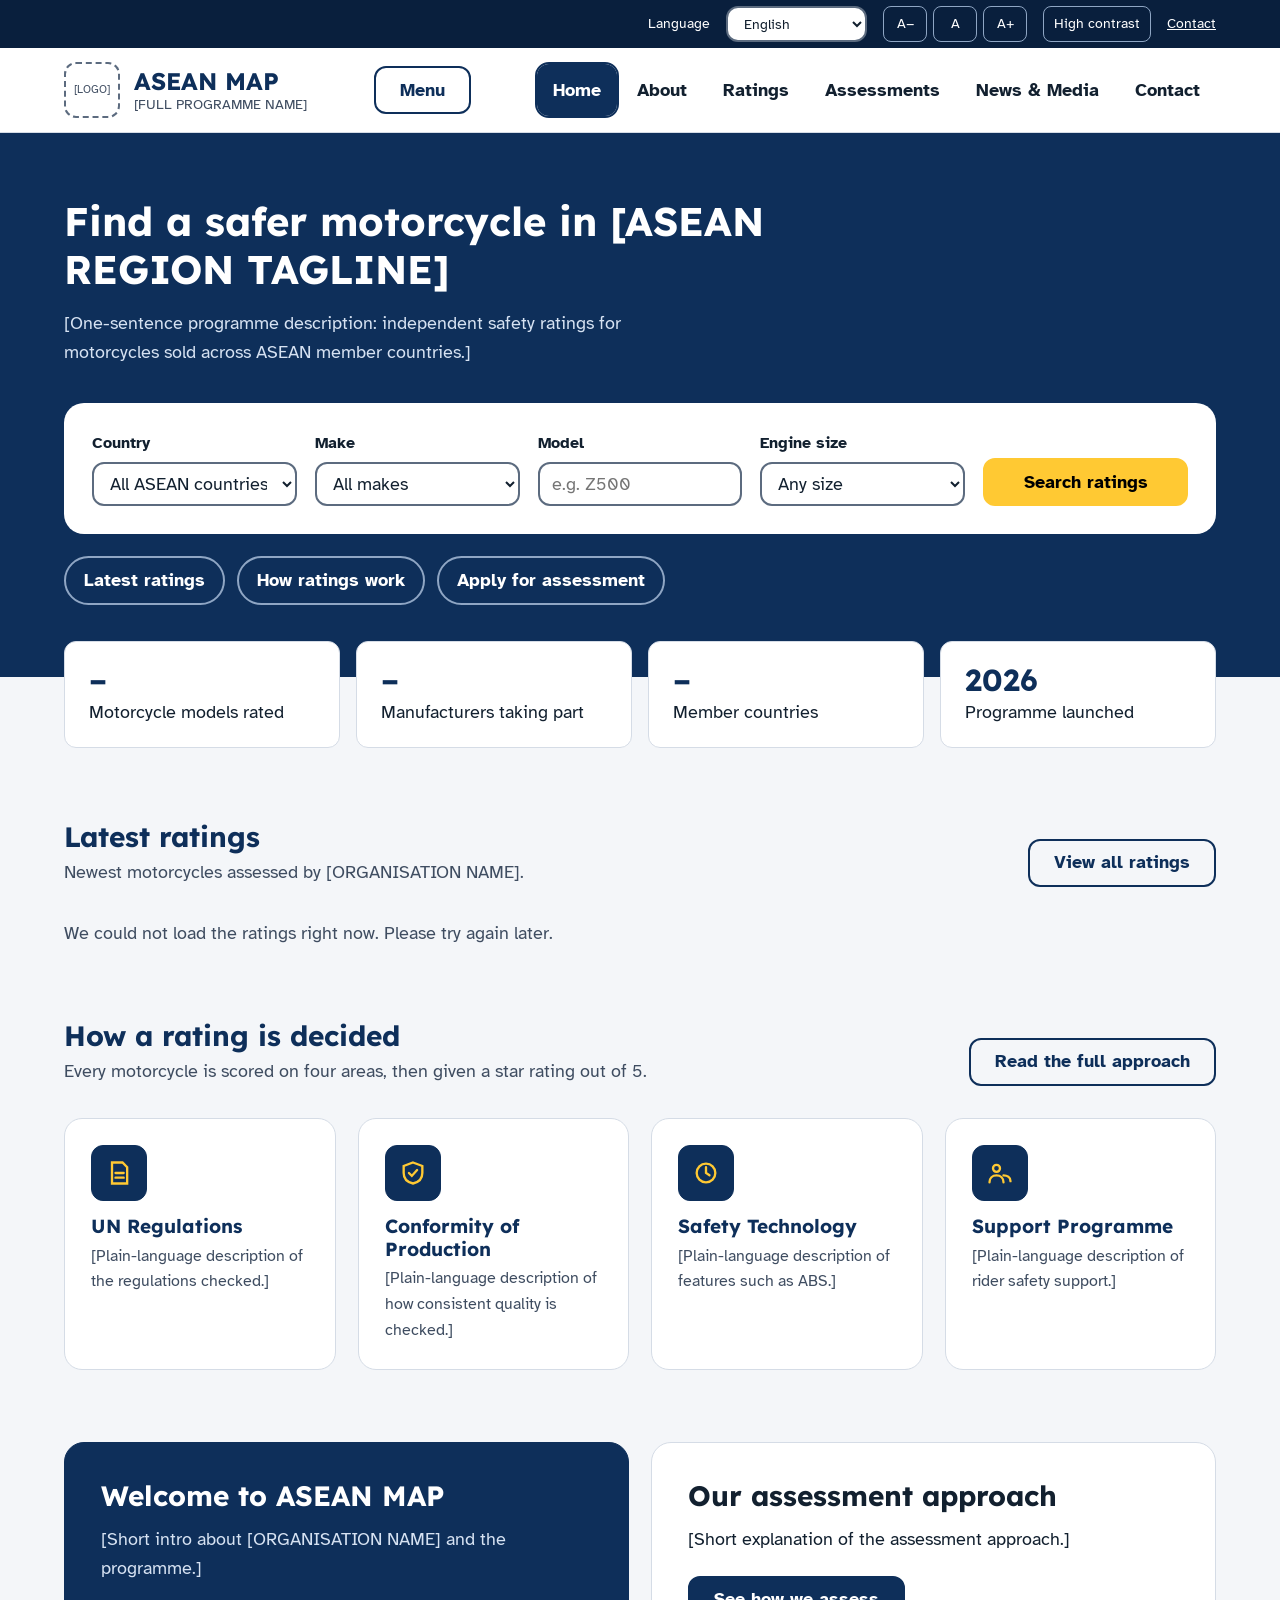
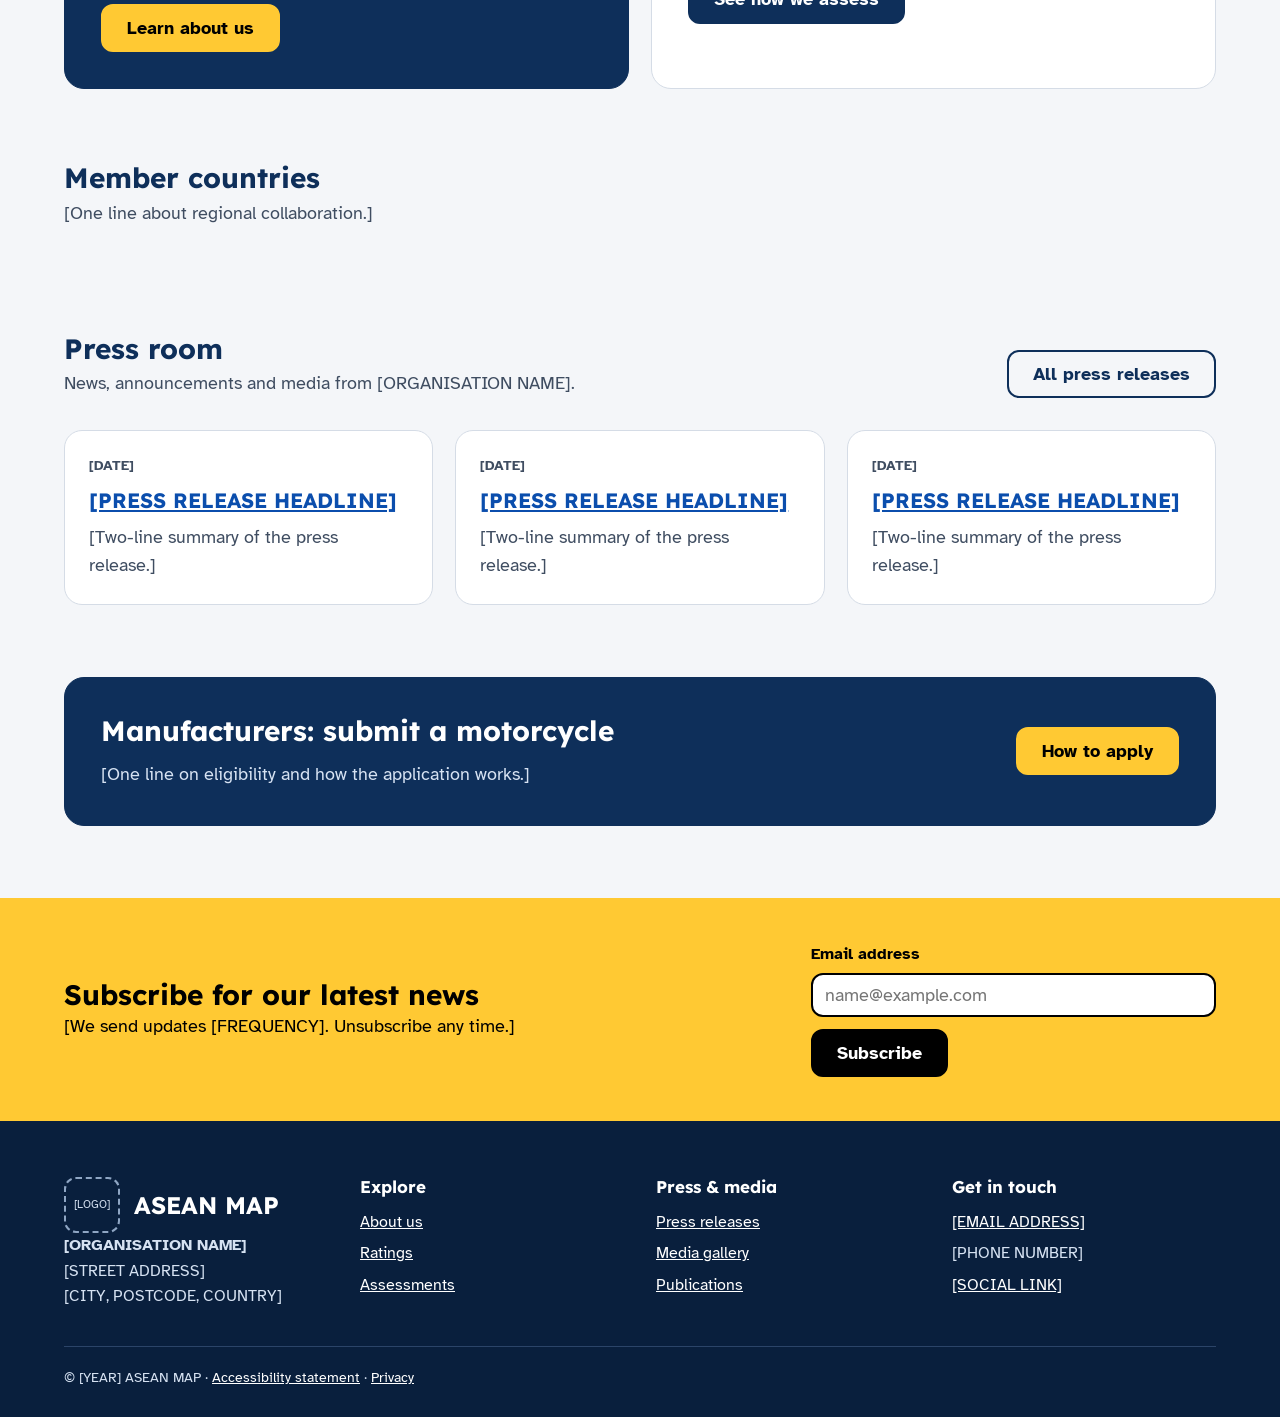
==== site/index.html @ d43cecae "asd" ====
<!doctype html>
<html lang="en">
<head>
  <meta charset="utf-8">
  <meta name="viewport" content="width=device-width, initial-scale=1">
  <title>ASEAN MAP – Motorcycle safety ratings</title>
  <meta name="description" content="[Programme description for search results, max ~155 characters.]">
  <meta name="theme-color" content="#0e2f5a">
  <link rel="preconnect" href="https://fonts.googleapis.com">
  <link rel="preconnect" href="https://fonts.gstatic.com" crossorigin>
  <link rel="stylesheet" href="https://fonts.googleapis.com/css2?family=Atkinson+Hyperlegible:wght@400;700&family=Lexend:wght@500;700&display=swap">
  <link rel="stylesheet" href="css/main.css">
  <script type="module" src="js/main.js"></script>
</head>
<body>
  <a class="skip-link" href="#main">Skip to main content</a>

  <div class="utility-bar"><div class="container utility-bar__inner">
    <label for="lang">Language</label>
    <select id="lang" class="form-control form-control--inline"><option>English</option><option>[LANGUAGE 2]</option></select>
    <span class="utility-bar__group" role="group" aria-label="Text size">
      <button class="utility-bar__btn" type="button" data-text-size="down" aria-label="Decrease text size">A−</button>
      <button class="utility-bar__btn" type="button" data-text-size="reset" aria-label="Reset text size">A</button>
      <button class="utility-bar__btn" type="button" data-text-size="up" aria-label="Increase text size">A+</button>
    </span>
    <button class="utility-bar__btn" type="button" data-contrast-toggle aria-pressed="false">High contrast</button>
    <a href="#contact">Contact</a>
  </div></div>

  <header class="site-header"><div class="container site-header__inner">
    <a class="brand" href="#main" aria-label="ASEAN MAP home">
      <span class="brand__logo" data-logo="default" aria-hidden="true">[LOGO]</span>
      <span class="brand__name">ASEAN MAP<span class="brand__tagline">[FULL PROGRAMME NAME]</span></span>
    </a>
    <button class="btn btn--outline menu-toggle" type="button" data-menu-toggle aria-expanded="false" aria-controls="site-nav">Menu</button>
    <nav class="site-nav" id="site-nav" aria-label="Main">
      <a class="site-nav__link" aria-current="page" href="#main">Home</a>
      <a class="site-nav__link" href="#about">About</a>
      <a class="site-nav__link" href="#ratings">Ratings</a>
      <a class="site-nav__link" href="#how">Assessments</a>
      <a class="site-nav__link" href="#news">News &amp; Media</a>
      <a class="site-nav__link" href="#contact">Contact</a>
    </nav>
  </div></header>

  <main id="main">
    <section class="hero" aria-labelledby="hero-title"><div class="container">
      <h1 class="hero__title" id="hero-title">Find a safer motorcycle in [ASEAN REGION TAGLINE]</h1>
      <p class="hero__text">[One-sentence programme description: independent safety ratings for motorcycles sold across ASEAN member countries.]</p>
      <form class="search-form" id="search-form" aria-label="Find your motorcycle">
        <div><label class="form-label" for="country">Country</label><select class="form-control" id="country" name="country"><option value="">All ASEAN countries</option></select></div>
        <div><label class="form-label" for="make">Make</label><select class="form-control" id="make" name="make"><option value="">All makes</option></select></div>
        <div><label class="form-label" for="model">Model</label><input class="form-control" id="model" name="model" type="text" placeholder="e.g. Z500"></div>
        <div><label class="form-label" for="cc">Engine size</label><select class="form-control" id="cc" name="cc"><option value="">Any size</option><option value="0-250">Up to 250 cc</option><option value="251-500">251 to 500 cc</option><option value="501-1000">501 to 1000 cc</option><option value="1001-">Over 1000 cc</option></select></div>
        <div><button class="btn btn--accent btn--block" type="submit">Search ratings</button></div>
      </form>
      <div class="chip-list"><a class="chip" href="#ratings">Latest ratings</a><a class="chip" href="#how">How ratings work</a><a class="chip" href="#apply">Apply for assessment</a></div>
    </div></section>

    <div class="container"><div class="stats">
        <div class="stat"><b class="stat__value" data-stat="models">–</b>Motorcycle models rated</div>
        <div class="stat"><b class="stat__value" data-stat="brands">–</b>Manufacturers taking part</div>
        <div class="stat"><b class="stat__value" data-stat="countries">–</b>Member countries</div>
        <div class="stat"><b class="stat__value" data-stat="launched">2026</b>Programme launched</div>
    </div></div>

    <section class="section" id="ratings" aria-labelledby="ratings-title"><div class="container">
      <div class="section__head"><div><h2 class="section__title" id="ratings-title">Latest ratings</h2><p class="section__lead">Newest motorcycles assessed by [ORGANISATION NAME].</p></div><a class="btn btn--outline" id="view-all" href="#ratings">View all ratings</a></div>
      <p class="section__lead" id="ratings-status" role="status" aria-live="polite">Loading ratings…</p>
      <div class="grid" id="ratings-grid"></div>
      <template id="rating-card-template">
        <article class="rating-card">
          <div class="rating-card__media">
            <span class="rating-card__badge" hidden>New</span>
            <img class="rating-card__img" alt="" loading="lazy">
            <span class="rating-card__placeholder" hidden>[MOTORCYCLE IMAGE]</span>
          </div>
          <div class="rating-card__body">
            <p class="rating-card__meta"><span class="rating-card__brand"></span><span class="rating-card__year"></span></p>
            <h3 class="rating-card__title"><a class="rating-card__link" href="#"></a></h3>
            <p class="rating-card__rating" role="img"><span class="rating-card__stars" aria-hidden="true"></span> <b class="rating-card__stars-text"></b></p>
            <ul class="score-list"></ul>
            <a class="btn btn--outline rating-card__action" href="#" aria-hidden="true" tabindex="-1">View details</a>
          </div>
        </article>
      </template>
    </div></section>

    <section class="section" id="how" aria-labelledby="how-title"><div class="container">
      <div class="section__head"><div><h2 class="section__title" id="how-title">How a rating is decided</h2><p class="section__lead">Every motorcycle is scored on four areas, then given a star rating out of 5.</p></div><a class="btn btn--outline" href="#how">Read the full approach</a></div>
      <div class="grid">
        <div class="pillar"><div class="pillar__icon"><svg width="28" height="28" viewBox="0 0 24 24" fill="none" stroke="currentColor" stroke-width="2" stroke-linecap="round" aria-hidden="true"><path d="M6 3h9l4 4v14H6z M9 12h7 M9 16h7"/></svg></div><h3 class="pillar__title">UN Regulations</h3><p class="pillar__text">[Plain-language description of the regulations checked.]</p></div>
        <div class="pillar"><div class="pillar__icon"><svg width="28" height="28" viewBox="0 0 24 24" fill="none" stroke="currentColor" stroke-width="2" stroke-linecap="round" aria-hidden="true"><path d="M12 3l8 3v6c0 5-3.5 8-8 9-4.5-1-8-4-8-9V6z M8.5 12l2.5 2.5 4.5-5"/></svg></div><h3 class="pillar__title">Conformity of Production</h3><p class="pillar__text">[Plain-language description of how consistent quality is checked.]</p></div>
        <div class="pillar"><div class="pillar__icon"><svg width="28" height="28" viewBox="0 0 24 24" fill="none" stroke="currentColor" stroke-width="2" stroke-linecap="round" aria-hidden="true"><path d="M12 4a8 8 0 1 0 0 16 8 8 0 0 0 0-16z M12 7v5l3 2"/></svg></div><h3 class="pillar__title">Safety Technology</h3><p class="pillar__text">[Plain-language description of features such as ABS.]</p></div>
        <div class="pillar"><div class="pillar__icon"><svg width="28" height="28" viewBox="0 0 24 24" fill="none" stroke="currentColor" stroke-width="2" stroke-linecap="round" aria-hidden="true"><path d="M9 5a3 3 0 1 0 0 6 3 3 0 0 0 0-6z M3 20c0-3.5 2.5-6 6-6s6 2.5 6 6 M15 14c3 0 6 1.5 6 5"/></svg></div><h3 class="pillar__title">Support Programme</h3><p class="pillar__text">[Plain-language description of rider safety support.]</p></div>
      </div>
    </div></section>

    <section class="section" id="about"><div class="container"><div class="grid grid--wide">
      <div class="panel panel--dark"><h2 class="panel__title">Welcome to ASEAN MAP</h2><p class="panel__text">[Short intro about [ORGANISATION NAME] and the programme.]</p><a class="btn btn--accent" href="#about">Learn about us</a></div>
      <div class="panel"><h2 class="panel__title">Our assessment approach</h2><p class="panel__text">[Short explanation of the assessment approach.]</p><a class="btn" href="#how">See how we assess</a></div>
    </div></div></section>

    <section class="section" aria-labelledby="members-title"><div class="container">
      <div class="section__head"><div><h2 class="section__title" id="members-title">Member countries</h2><p class="section__lead">[One line about regional collaboration.]</p></div></div>
      <ul class="grid grid--narrow" id="country-grid"></ul>
    </div></section>

    <section class="section" id="news" aria-labelledby="news-title"><div class="container">
      <div class="section__head"><div><h2 class="section__title" id="news-title">Press room</h2><p class="section__lead">News, announcements and media from [ORGANISATION NAME].</p></div><a class="btn btn--outline" href="#news">All press releases</a></div>
      <div class="grid grid--wide">
        <article class="news-card"><time class="news-card__date">[DATE]</time><h3 class="news-card__title"><a href="#news">[PRESS RELEASE HEADLINE]</a></h3><p class="news-card__summary">[Two-line summary of the press release.]</p></article>
        <article class="news-card"><time class="news-card__date">[DATE]</time><h3 class="news-card__title"><a href="#news">[PRESS RELEASE HEADLINE]</a></h3><p class="news-card__summary">[Two-line summary of the press release.]</p></article>
        <article class="news-card"><time class="news-card__date">[DATE]</time><h3 class="news-card__title"><a href="#news">[PRESS RELEASE HEADLINE]</a></h3><p class="news-card__summary">[Two-line summary of the press release.]</p></article>
      </div>
    </div></section>

    <section class="section" id="apply"><div class="container"><div class="panel panel--dark panel--row"><div><h2 class="panel__title">Manufacturers: submit a motorcycle</h2><p class="panel__text">[One line on eligibility and how the application works.]</p></div><a class="btn btn--accent" href="#apply">How to apply</a></div></div></section>
  </main>

  <section class="subscribe" aria-labelledby="subscribe-title"><div class="container subscribe__inner">
    <div><h2 class="subscribe__title" id="subscribe-title">Subscribe for our latest news</h2><p>[We send updates [FREQUENCY]. Unsubscribe any time.]</p></div>
    <form action="#" method="post"><label class="form-label" for="email">Email address</label>
      <div class="subscribe__row"><input class="form-control" id="email" name="email" type="email" autocomplete="email" placeholder="name@example.com" required><button class="btn" type="submit">Subscribe</button></div></form>
  </div></section>

  <footer class="site-footer" id="contact"><div class="container">
    <div class="footer-grid">
      <div><div class="brand"><span class="brand__logo" data-logo="light" aria-hidden="true">[LOGO]</span><span class="brand__name">ASEAN MAP</span></div><p><b>[ORGANISATION NAME]</b><br>[STREET ADDRESS]<br>[CITY, POSTCODE, COUNTRY]</p></div>
      <div><h2 class="footer-grid__title">Explore</h2><ul><li><a href="#about">About us</a></li><li><a href="#ratings">Ratings</a></li><li><a href="#how">Assessments</a></li></ul></div>
      <div><h2 class="footer-grid__title">Press &amp; media</h2><ul><li><a href="#news">Press releases</a></li><li><a href="#news">Media gallery</a></li><li><a href="#news">Publications</a></li></ul></div>
      <div><h2 class="footer-grid__title">Get in touch</h2><ul><li><a href="#contact">[EMAIL ADDRESS]</a></li><li>[PHONE NUMBER]</li><li><a href="#contact">[SOCIAL LINK]</a></li></ul></div>
    </div>
    <p class="footer-bottom">© [YEAR] ASEAN MAP · <a href="#contact">Accessibility statement</a> · <a href="#contact">Privacy</a></p>
  </div></footer>
</body>
</html>
---- site/css/main.css ----
/* Entry point. Order matters: tokens -> base -> layout -> components. */
@import url('base/tokens.css');
@import url('base/reset.css');
@import url('base/accessibility.css');
@import url('layout/container.css');
@import url('layout/header.css');
@import url('layout/footer.css');
@import url('components/button.css');
@import url('components/form.css');
@import url('components/hero.css');
@import url('components/stats.css');
@import url('components/card.css');
@import url('components/detail.css');
@import url('components/subscribe.css');
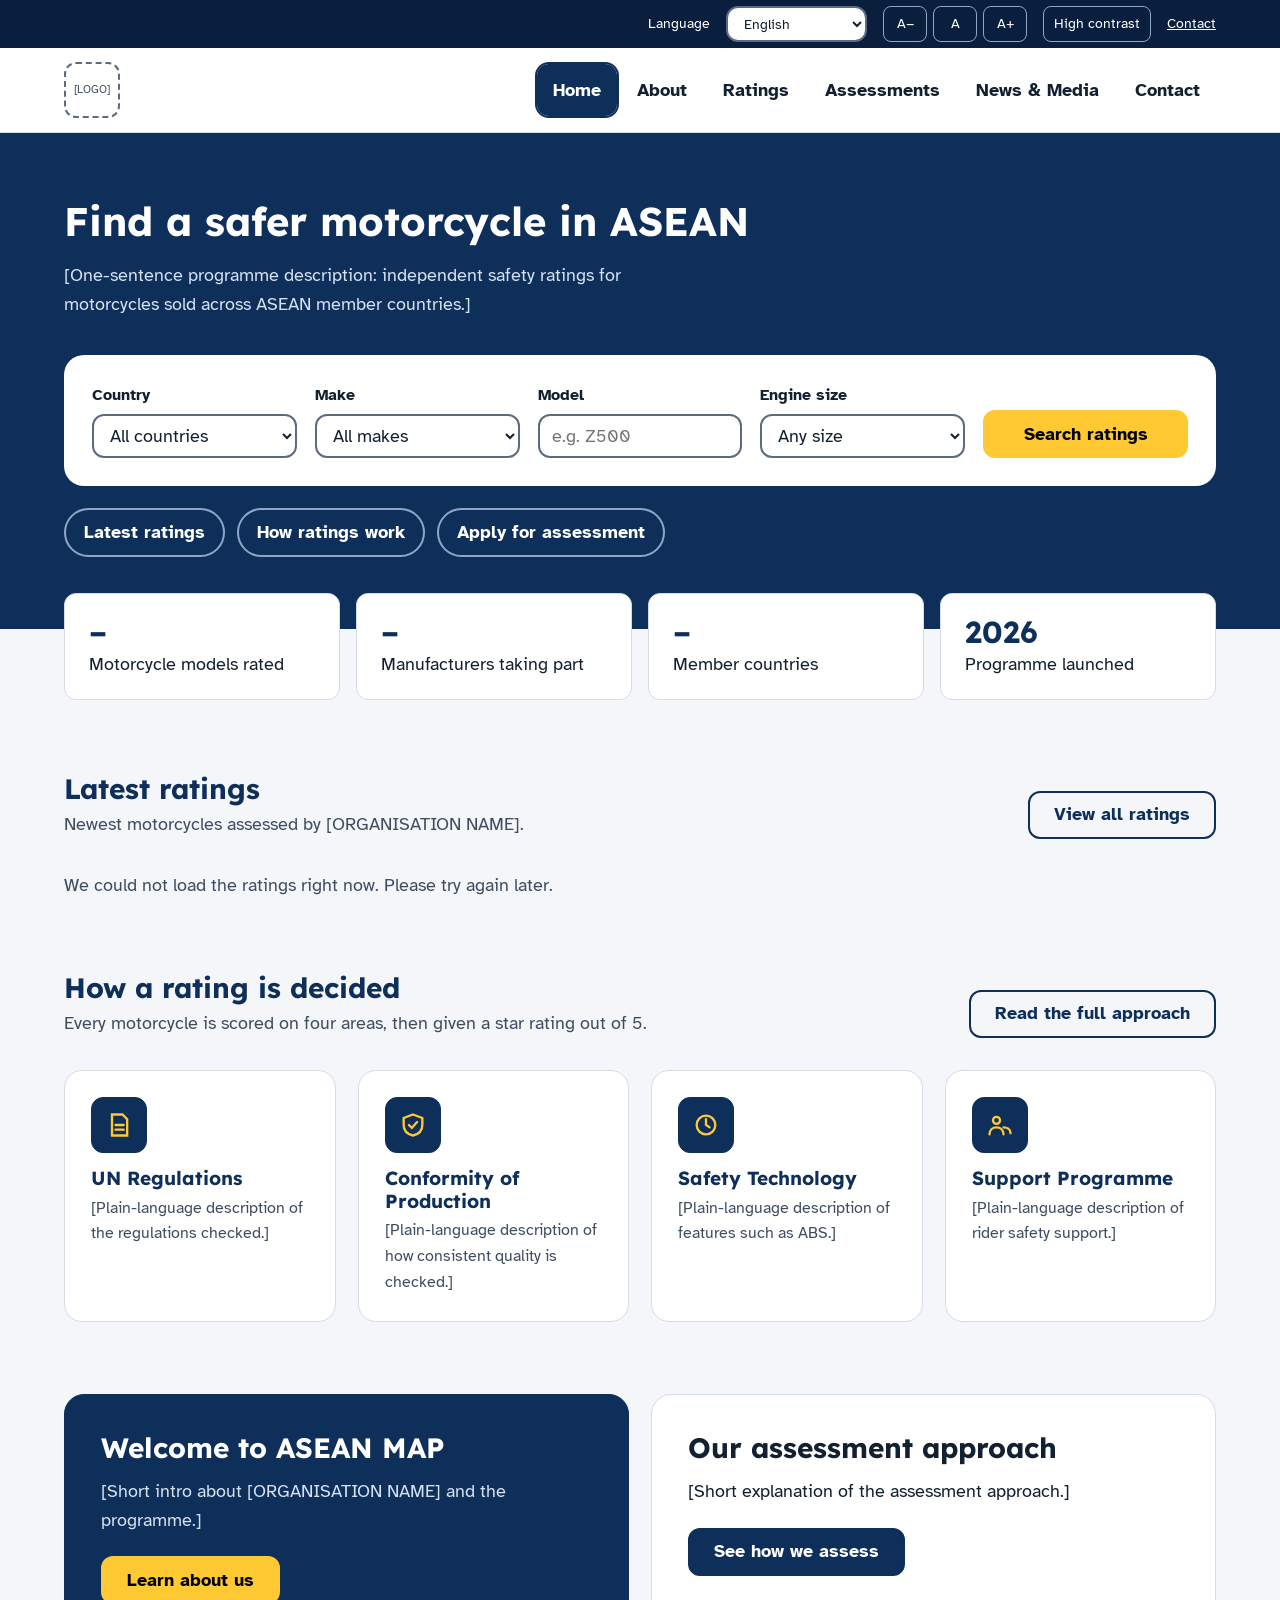
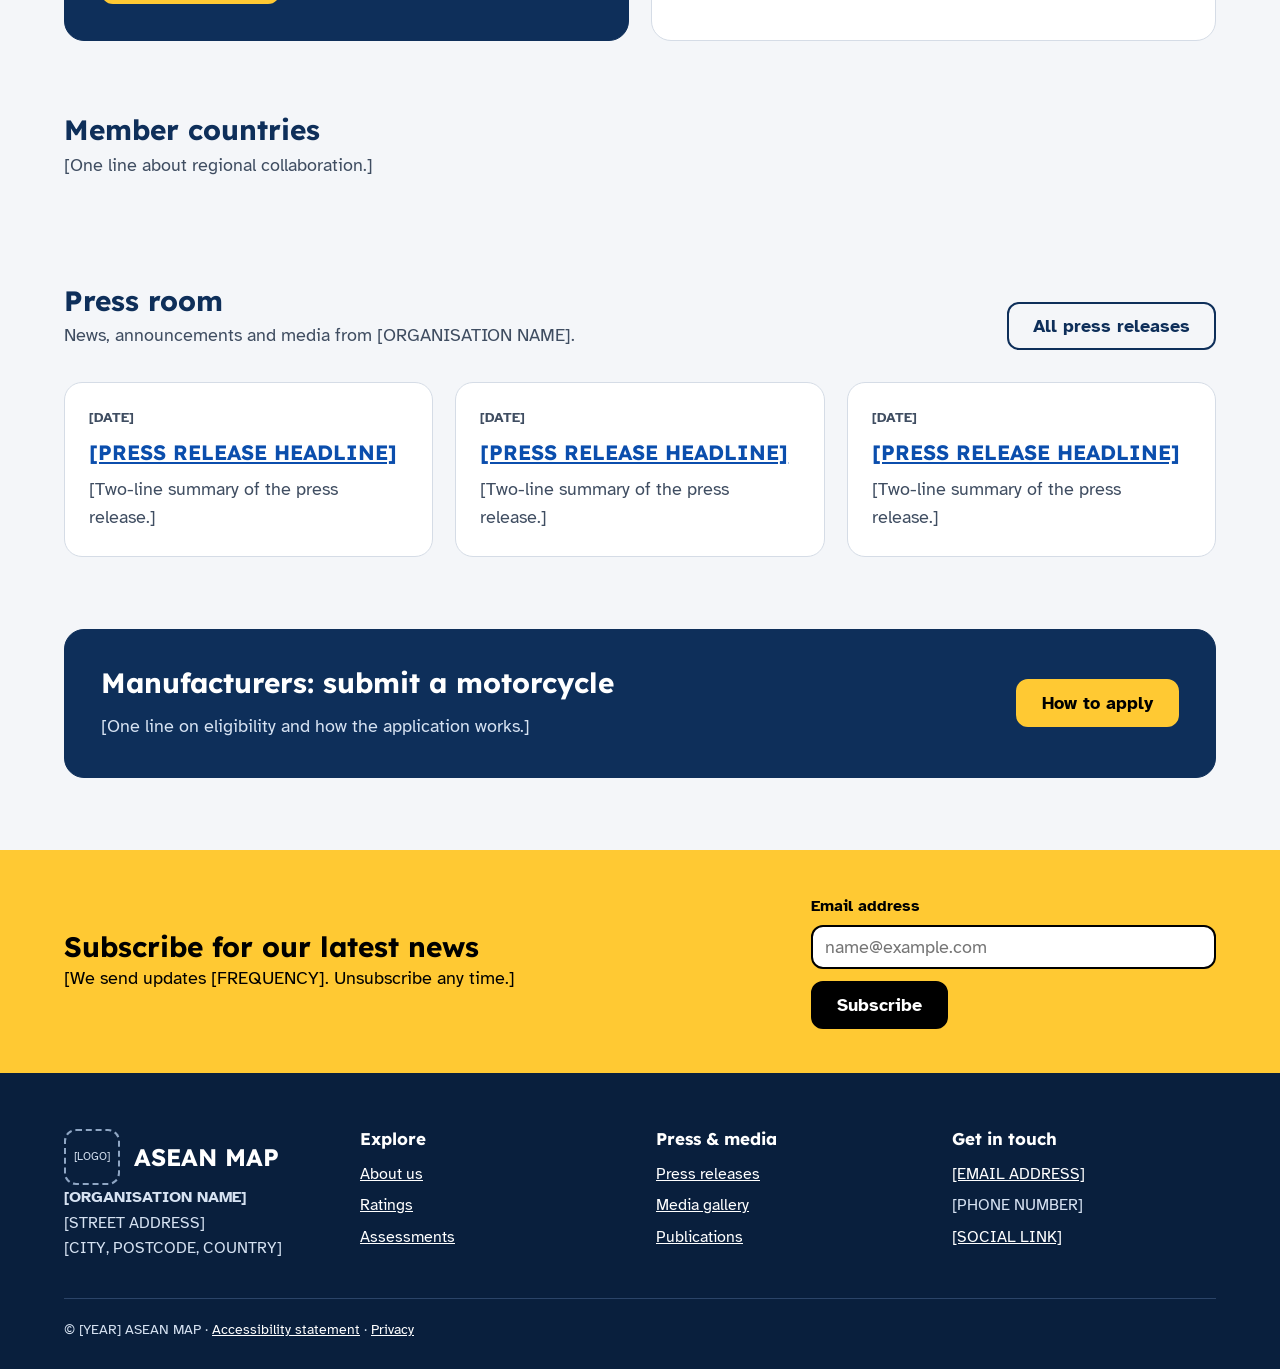
==== commit 94ab646c: "modified some stuff" ====
--- a/site/index.html
+++ b/site/index.html
@@ -30,7 +30,7 @@
   <header class="site-header"><div class="container site-header__inner">
     <a class="brand" href="#main" aria-label="ASEAN MAP home">
       <span class="brand__logo" data-logo="default" aria-hidden="true">[LOGO]</span>
-      <span class="brand__name">ASEAN MAP<span class="brand__tagline">[FULL PROGRAMME NAME]</span></span>
+
     </a>
     <button class="btn btn--outline menu-toggle" type="button" data-menu-toggle aria-expanded="false" aria-controls="site-nav">Menu</button>
     <nav class="site-nav" id="site-nav" aria-label="Main">
@@ -44,18 +44,23 @@
   </div></header>
 
   <main id="main">
-    <section class="hero" aria-labelledby="hero-title"><div class="container">
-      <h1 class="hero__title" id="hero-title">Find a safer motorcycle in [ASEAN REGION TAGLINE]</h1>
+    <section class="hero" aria-labelledby="hero-title">
+      <div class="hero__slides" data-hero-slides aria-hidden="true"></div>
+      <div class="hero__overlay" aria-hidden="true"></div>
+      <div class="container">
+      <h1 class="hero__title" id="hero-title">Find a safer motorcycle in ASEAN</h1>
       <p class="hero__text">[One-sentence programme description: independent safety ratings for motorcycles sold across ASEAN member countries.]</p>
       <form class="search-form" id="search-form" aria-label="Find your motorcycle">
-        <div><label class="form-label" for="country">Country</label><select class="form-control" id="country" name="country"><option value="">All ASEAN countries</option></select></div>
+        <div><label class="form-label" for="country">Country</label><select class="form-control" id="country" name="country"><option value="">All countries</option></select></div>
         <div><label class="form-label" for="make">Make</label><select class="form-control" id="make" name="make"><option value="">All makes</option></select></div>
         <div><label class="form-label" for="model">Model</label><input class="form-control" id="model" name="model" type="text" placeholder="e.g. Z500"></div>
         <div><label class="form-label" for="cc">Engine size</label><select class="form-control" id="cc" name="cc"><option value="">Any size</option><option value="0-250">Up to 250 cc</option><option value="251-500">251 to 500 cc</option><option value="501-1000">501 to 1000 cc</option><option value="1001-">Over 1000 cc</option></select></div>
         <div><button class="btn btn--accent btn--block" type="submit">Search ratings</button></div>
       </form>
       <div class="chip-list"><a class="chip" href="#ratings">Latest ratings</a><a class="chip" href="#how">How ratings work</a><a class="chip" href="#apply">Apply for assessment</a></div>
-    </div></section>
+      </div>
+      <button class="hero__toggle" type="button" data-hero-toggle hidden>Pause slideshow</button>
+    </section>
 
     <div class="container"><div class="stats">
         <div class="stat"><b class="stat__value" data-stat="models">–</b>Motorcycle models rated</div>
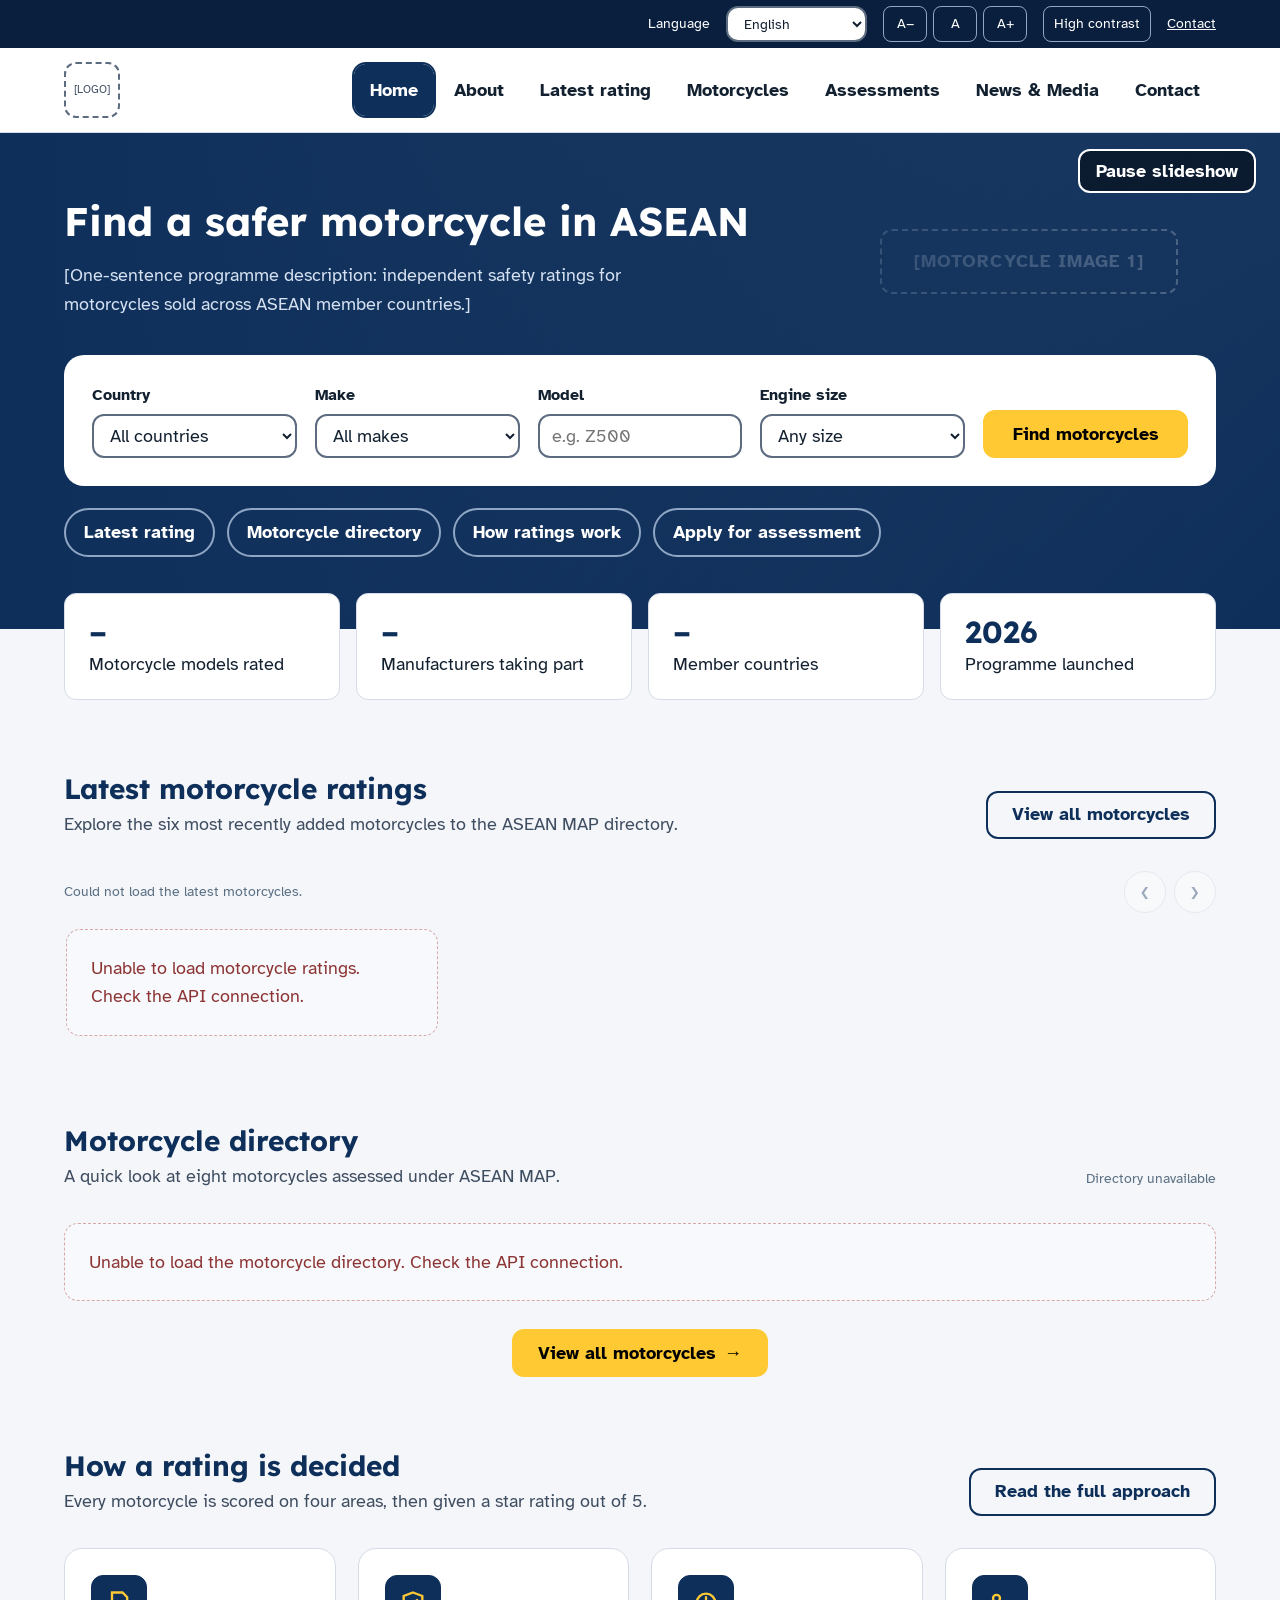
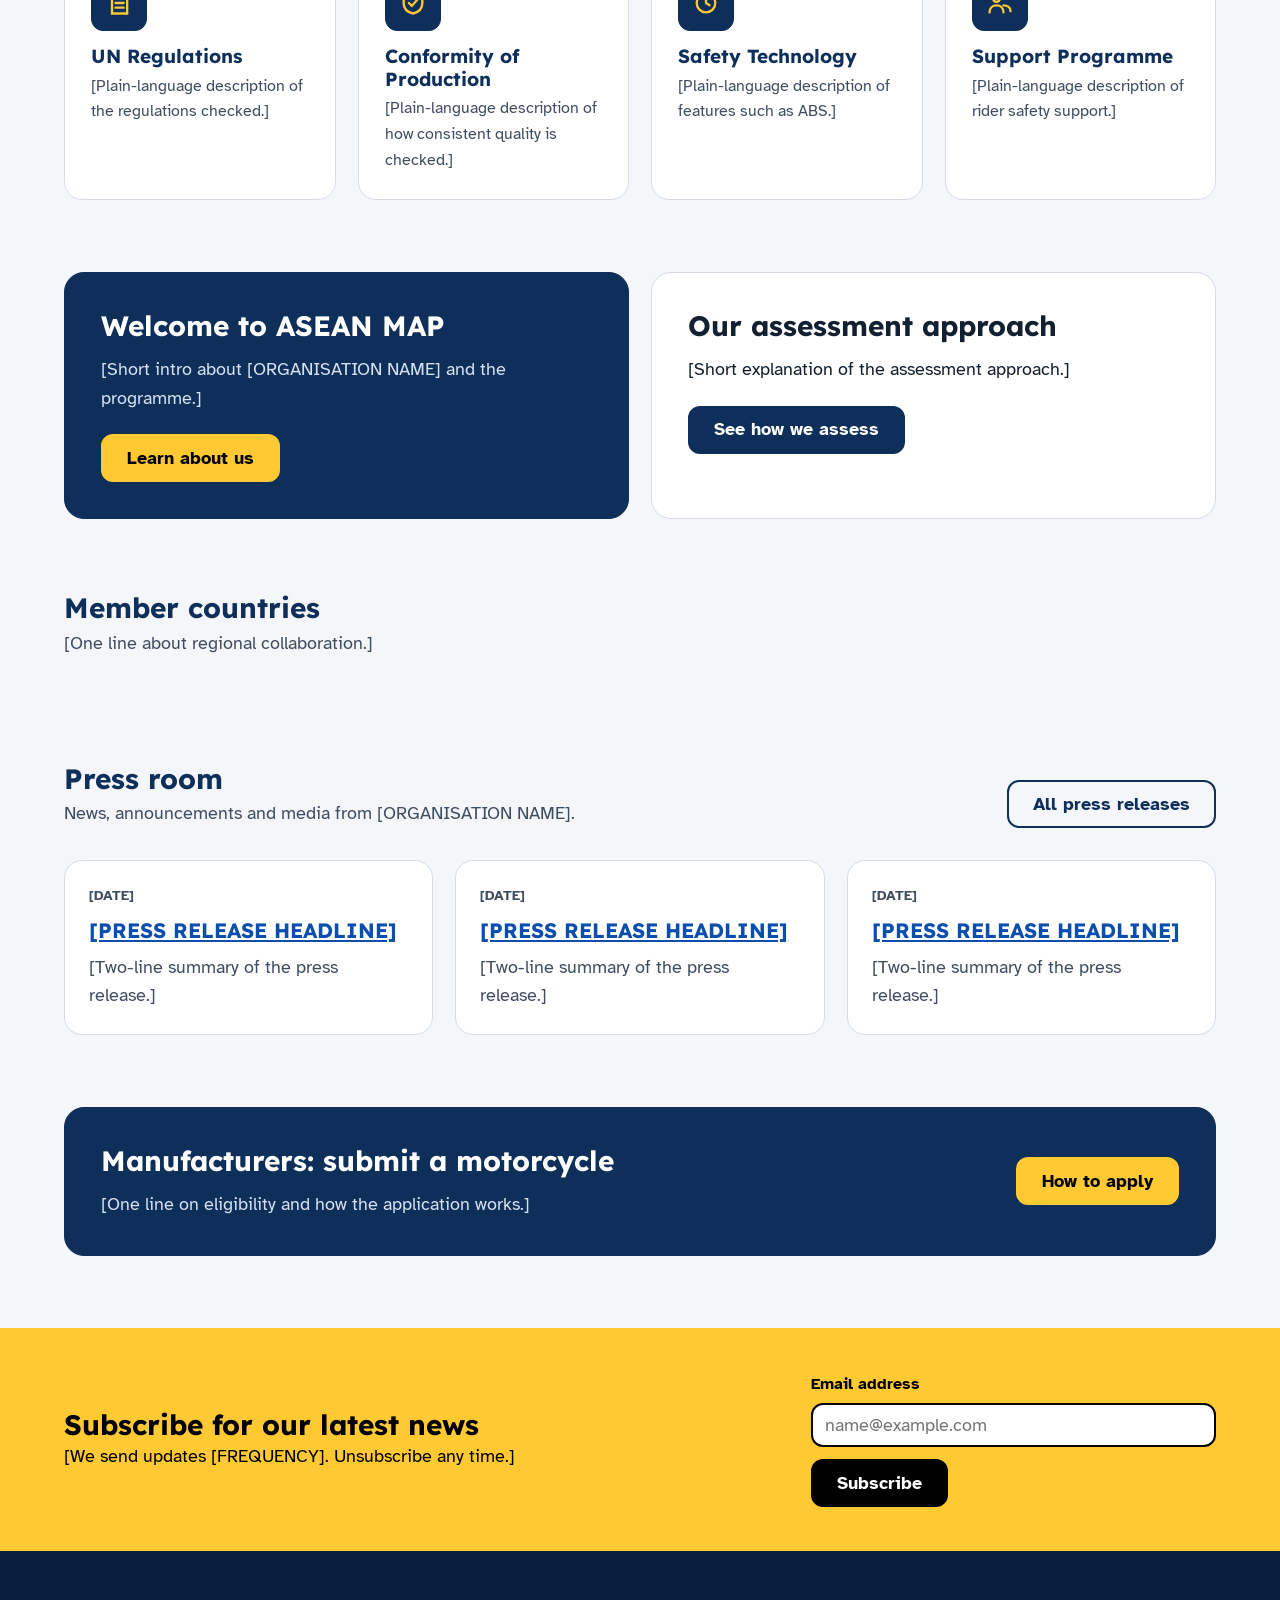
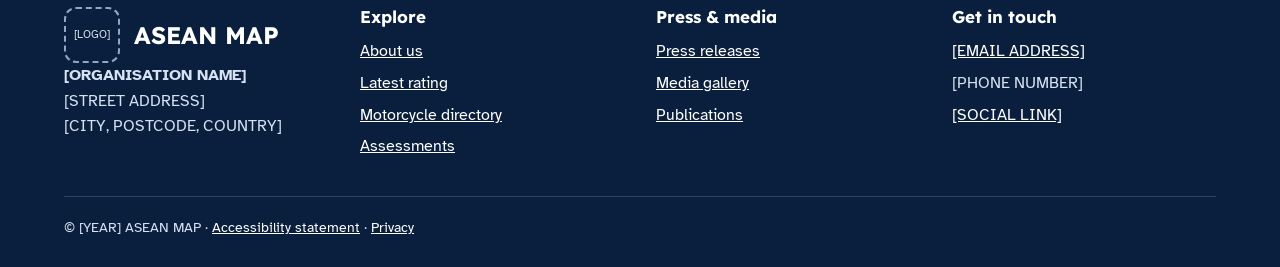
==== commit 988af4be: "teting" ====
--- a/site/index.html
+++ b/site/index.html
@@ -10,7 +10,10 @@
   <link rel="preconnect" href="https://fonts.gstatic.com" crossorigin>
   <link rel="stylesheet" href="https://fonts.googleapis.com/css2?family=Atkinson+Hyperlegible:wght@400;700&family=Lexend:wght@500;700&display=swap">
   <link rel="stylesheet" href="css/main.css">
+  <link rel="stylesheet" href="css/motorcycle-catalogue.css">
+  <meta name="motorcycle-api" content="/api/ratings">
   <script type="module" src="js/main.js"></script>
+  <script type="module" src="js/motorcycle-catalogue.js"></script>
 </head>
 <body>
   <a class="skip-link" href="#main">Skip to main content</a>
@@ -36,7 +39,8 @@
     <nav class="site-nav" id="site-nav" aria-label="Main">
       <a class="site-nav__link" aria-current="page" href="#main">Home</a>
       <a class="site-nav__link" href="#about">About</a>
-      <a class="site-nav__link" href="#ratings">Ratings</a>
+      <a class="site-nav__link" href="#ratings">Latest rating</a>
+      <a class="site-nav__link" href="#motorcycles">Motorcycles</a>
       <a class="site-nav__link" href="#how">Assessments</a>
       <a class="site-nav__link" href="#news">News &amp; Media</a>
       <a class="site-nav__link" href="#contact">Contact</a>
@@ -50,14 +54,14 @@
       <div class="container">
       <h1 class="hero__title" id="hero-title">Find a safer motorcycle in ASEAN</h1>
       <p class="hero__text">[One-sentence programme description: independent safety ratings for motorcycles sold across ASEAN member countries.]</p>
-      <form class="search-form" id="search-form" aria-label="Find your motorcycle">
+      <form class="search-form" id="home-filter-form" aria-label="Find your motorcycle">
         <div><label class="form-label" for="country">Country</label><select class="form-control" id="country" name="country"><option value="">All countries</option></select></div>
         <div><label class="form-label" for="make">Make</label><select class="form-control" id="make" name="make"><option value="">All makes</option></select></div>
         <div><label class="form-label" for="model">Model</label><input class="form-control" id="model" name="model" type="text" placeholder="e.g. Z500"></div>
         <div><label class="form-label" for="cc">Engine size</label><select class="form-control" id="cc" name="cc"><option value="">Any size</option><option value="0-250">Up to 250 cc</option><option value="251-500">251 to 500 cc</option><option value="501-1000">501 to 1000 cc</option><option value="1001-">Over 1000 cc</option></select></div>
-        <div><button class="btn btn--accent btn--block" type="submit">Search ratings</button></div>
+        <div><button class="btn btn--accent btn--block" type="submit">Find motorcycles</button></div>
       </form>
-      <div class="chip-list"><a class="chip" href="#ratings">Latest ratings</a><a class="chip" href="#how">How ratings work</a><a class="chip" href="#apply">Apply for assessment</a></div>
+      <div class="chip-list"><a class="chip" href="#ratings">Latest rating</a><a class="chip" href="#motorcycles">Motorcycle directory</a><a class="chip" href="#how">How ratings work</a><a class="chip" href="#apply">Apply for assessment</a></div>
       </div>
       <button class="hero__toggle" type="button" data-hero-toggle hidden>Pause slideshow</button>
     </section>
@@ -69,27 +73,51 @@
         <div class="stat"><b class="stat__value" data-stat="launched">2026</b>Programme launched</div>
     </div></div>
 
-    <section class="section" id="ratings" aria-labelledby="ratings-title"><div class="container">
-      <div class="section__head"><div><h2 class="section__title" id="ratings-title">Latest ratings</h2><p class="section__lead">Newest motorcycles assessed by [ORGANISATION NAME].</p></div><a class="btn btn--outline" id="view-all" href="#ratings">View all ratings</a></div>
-      <p class="section__lead" id="ratings-status" role="status" aria-live="polite">Loading ratings…</p>
-      <div class="grid" id="ratings-grid"></div>
-      <template id="rating-card-template">
-        <article class="rating-card">
-          <div class="rating-card__media">
-            <span class="rating-card__badge" hidden>New</span>
-            <img class="rating-card__img" alt="" loading="lazy">
-            <span class="rating-card__placeholder" hidden>[MOTORCYCLE IMAGE]</span>
+    <!-- Latest six motorcycles, ordered by database creation time. -->
+    <section class="section" id="ratings" aria-labelledby="ratings-title">
+      <div class="container">
+        <div class="section__head motorcycle-section-head">
+          <div>
+
+            <h2 class="section__title" id="ratings-title">Latest motorcycle ratings</h2>
+            <p class="section__lead">Explore the six most recently added motorcycles to the ASEAN MAP directory.</p>
           </div>
-          <div class="rating-card__body">
-            <p class="rating-card__meta"><span class="rating-card__brand"></span><span class="rating-card__year"></span></p>
-            <h3 class="rating-card__title"><a class="rating-card__link" href="#"></a></h3>
-            <p class="rating-card__rating" role="img"><span class="rating-card__stars" aria-hidden="true"></span> <b class="rating-card__stars-text"></b></p>
-            <ul class="score-list"></ul>
-            <a class="btn btn--outline rating-card__action" href="#" aria-hidden="true" tabindex="-1">View details</a>
+          <a class="btn btn--outline" href="motorcycle-directory.html">View all motorcycles</a>
+        </div>
+
+        <div class="motorcycle-carousel" data-latest-carousel>
+          <div class="motorcycle-carousel__controls">
+            <p class="motorcycle-carousel__hint" id="latest-motorcycles-status" role="status" aria-live="polite">Loading latest motorcycles…</p>
+            <div class="motorcycle-carousel__buttons" role="group" aria-label="Latest motorcycles carousel controls">
+              <button class="carousel-arrow" type="button" data-carousel-prev aria-label="Previous motorcycles" disabled>‹</button>
+              <button class="carousel-arrow" type="button" data-carousel-next aria-label="Next motorcycles" disabled>›</button>
+            </div>
           </div>
-        </article>
-      </template>
-    </div></section>
+          <div class="motorcycle-carousel__track" data-latest-track tabindex="0" role="region" aria-label="Six latest motorcycles">
+            <p class="catalogue-message">The latest motorcycles will appear here.</p>
+          </div>
+        </div>
+      </div>
+    </section>
+
+    <!-- Homepage directory preview: eight motorcycles, with a link to the full directory. -->
+    <section class="section" id="motorcycles" aria-labelledby="motorcycles-title">
+      <div class="container">
+        <div class="section__head motorcycle-section-head">
+          <div>
+            <h2 class="section__title" id="motorcycles-title">Motorcycle directory</h2>
+            <p class="section__lead">A quick look at eight motorcycles assessed under ASEAN MAP.</p>
+          </div>
+          <span class="directory-preview-count" id="home-directory-count">Loading…</span>
+        </div>
+        <div class="motorcycle-card-grid motorcycle-card-grid--preview" id="home-motorcycle-grid" aria-live="polite">
+          <p class="catalogue-message">Loading motorcycles…</p>
+        </div>
+        <div class="directory-preview-action">
+          <a class="btn btn--accent" href="motorcycle-directory.html">View all motorcycles <span aria-hidden="true">→</span></a>
+        </div>
+      </div>
+    </section>
 
     <section class="section" id="how" aria-labelledby="how-title"><div class="container">
       <div class="section__head"><div><h2 class="section__title" id="how-title">How a rating is decided</h2><p class="section__lead">Every motorcycle is scored on four areas, then given a star rating out of 5.</p></div><a class="btn btn--outline" href="#how">Read the full approach</a></div>
@@ -132,7 +160,7 @@
   <footer class="site-footer" id="contact"><div class="container">
     <div class="footer-grid">
       <div><div class="brand"><span class="brand__logo" data-logo="light" aria-hidden="true">[LOGO]</span><span class="brand__name">ASEAN MAP</span></div><p><b>[ORGANISATION NAME]</b><br>[STREET ADDRESS]<br>[CITY, POSTCODE, COUNTRY]</p></div>
-      <div><h2 class="footer-grid__title">Explore</h2><ul><li><a href="#about">About us</a></li><li><a href="#ratings">Ratings</a></li><li><a href="#how">Assessments</a></li></ul></div>
+      <div><h2 class="footer-grid__title">Explore</h2><ul><li><a href="#about">About us</a></li><li><a href="#ratings">Latest rating</a></li><li><a href="#motorcycles">Motorcycle directory</a></li><li><a href="#how">Assessments</a></li></ul></div>
       <div><h2 class="footer-grid__title">Press &amp; media</h2><ul><li><a href="#news">Press releases</a></li><li><a href="#news">Media gallery</a></li><li><a href="#news">Publications</a></li></ul></div>
       <div><h2 class="footer-grid__title">Get in touch</h2><ul><li><a href="#contact">[EMAIL ADDRESS]</a></li><li>[PHONE NUMBER]</li><li><a href="#contact">[SOCIAL LINK]</a></li></ul></div>
     </div>
--- a/site/css/motorcycle-catalogue.css
+++ b/site/css/motorcycle-catalogue.css
@@ -0,0 +1,196 @@
+/* ASEAN MAP motorcycle catalogue components */
+.catalogue-eyebrow {
+  margin: 0 0 8px;
+  color: #526b87;
+  font-size: .78rem;
+  font-weight: 700;
+  letter-spacing: .1em;
+  text-transform: uppercase;
+}
+.motorcycle-section-head { align-items: end; }
+.motorcycle-carousel { min-width: 0; }
+.motorcycle-carousel__controls {
+  display: flex;
+  align-items: center;
+  justify-content: space-between;
+  gap: 16px;
+  margin: 0 0 14px;
+}
+.motorcycle-carousel__hint { margin: 0; color: #5b6f84; font-size: .9rem; }
+.motorcycle-carousel__buttons { display: flex; gap: 8px; }
+.carousel-arrow {
+  display: inline-grid;
+  width: 42px;
+  height: 42px;
+  place-items: center;
+  border: 1px solid #cbd7e3;
+  border-radius: 50%;
+  background: #fff;
+  color: #0e2f5a;
+  font-size: 1.7rem;
+  line-height: 1;
+  cursor: pointer;
+}
+.carousel-arrow:hover:not(:disabled), .carousel-arrow:focus-visible { background: #eaf1f8; border-color: #0e2f5a; }
+.carousel-arrow:disabled { opacity: .38; cursor: not-allowed; }
+.motorcycle-carousel__track {
+  display: grid;
+  grid-auto-columns: calc((100% - 32px) / 3);
+  grid-auto-flow: column;
+  gap: 16px;
+  overflow-x: auto;
+  overscroll-behavior-inline: contain;
+  padding: 2px 2px 16px;
+  scroll-behavior: smooth;
+  scroll-snap-type: x mandatory;
+  scrollbar-width: thin;
+  scrollbar-color: #aab9c9 #edf1f5;
+}
+.motorcycle-carousel__track > * { scroll-snap-align: start; }
+.motorcycle-card-grid {
+  display: grid;
+  grid-template-columns: repeat(4, minmax(0, 1fr));
+  gap: 20px;
+}
+.motorcycle-card {
+  display: flex;
+  min-width: 0;
+  flex-direction: column;
+  overflow: hidden;
+  border: 1px solid #dce5ee;
+  border-radius: 16px;
+  background: #fff;
+  box-shadow: 0 6px 20px rgba(14, 47, 90, .055);
+  transition: transform .18s ease, box-shadow .18s ease;
+}
+.motorcycle-card:hover {
+  transform: translateY(-3px);
+  box-shadow: 0 12px 26px rgba(14, 47, 90, .11);
+}
+.motorcycle-card__visual {
+  position: relative;
+  display: grid;
+  min-height: 168px;
+  aspect-ratio: 16 / 10;
+  place-items: center;
+  overflow: hidden;
+  padding: 18px;
+  background: linear-gradient(145deg, #edf3f8, #f8fafc);
+}
+.motorcycle-card__image { display: block; width: 100%; height: 100%; object-fit: contain; }
+.motorcycle-card__placeholder {
+  display: grid;
+  width: 100%; height: 100%;
+  place-items: center;
+  color: #8293a6;
+  text-align: center;
+}
+.motorcycle-card__placeholder svg { width: 48px; height: 48px; opacity: .7; }
+.motorcycle-card__body { display: flex; flex: 1; flex-direction: column; padding: 16px; }
+.motorcycle-card__brand {
+  margin: 0 0 5px;
+  color: #63778d;
+  font-size: .76rem;
+  font-weight: 700;
+  letter-spacing: .06em;
+  text-transform: uppercase;
+}
+.motorcycle-card__title {
+  margin: 0 0 9px;
+  color: #12365b;
+  font-family: Lexend, sans-serif;
+  font-size: 1.05rem;
+  line-height: 1.3;
+}
+.motorcycle-card__meta {
+  display: flex;
+  flex-wrap: wrap;
+  gap: 6px 10px;
+  margin: 0 0 12px;
+  color: #5d7186;
+  font-size: .82rem;
+}
+.motorcycle-card__rating { display: flex; align-items: center; gap: 8px; margin: auto 0 12px; }
+.motorcycle-card__stars { color: #d98c0b; letter-spacing: .06em; }
+.motorcycle-card__score { color: #163a5f; font-size: .86rem; font-weight: 700; }
+.motorcycle-card__date { margin: 0 0 13px; color: #728397; font-size: .76rem; }
+.motorcycle-card__action { align-self: flex-start; margin-top: auto; }
+.directory-preview-count { color: #5b6f84; font-size: .88rem; }
+.directory-preview-action { display: flex; justify-content: center; margin-top: 28px; }
+.catalogue-message {
+  grid-column: 1 / -1;
+  margin: 0;
+  padding: 24px;
+  border: 1px dashed #bdcbd9;
+  border-radius: 14px;
+  background: #f7f9fc;
+  color: #5b6f84;
+}
+.catalogue-message--error { border-color: #d6a8a8; color: #8d3434; }
+.directory-page { min-height: 210vh; }
+.directory-hero { padding: clamp(36px, 6vw, 68px) 0 24px; background: #f1f5f9; }
+.directory-hero .section__title { margin: 0 0 12px; }
+.directory-back-link { display: inline-block; margin-top: 12px; color: #174c7c; font-weight: 700; text-decoration: none; }
+.directory-back-link:hover { text-decoration: underline; }
+.directory-filter-panel {
+  margin: 0 0 28px;
+  padding: clamp(18px, 3vw, 28px);
+  border: 1px solid #dbe4ed;
+  border-radius: 18px;
+  background: #fff;
+  box-shadow: 0 8px 24px rgba(14, 47, 90, .06);
+}
+.directory-filter-panel__heading { display: flex; align-items: center; justify-content: space-between; gap: 16px; margin-bottom: 20px; }
+.directory-filter-panel__heading h2 { margin: 0 0 5px; color: #14385e; font-family: Lexend, sans-serif; font-size: 1.2rem; }
+.directory-filter-panel__heading p { margin: 0; color: #61758a; font-size: .9rem; }
+.directory-filter-form { display: grid; grid-template-columns: repeat(4, minmax(0, 1fr)); gap: 16px; align-items: end; }
+.directory-filter-form__submit { grid-column: 1 / -1; max-width: 220px; }
+.directory-results-toolbar { display: flex; flex-wrap: wrap; align-items: center; justify-content: space-between; gap: 12px; margin: 0 0 18px; }
+.directory-results-toolbar p { margin: 0; color: #52677f; font-size: .92rem; }
+.directory-sort-label { display: flex; align-items: center; gap: 9px; color: #52677f; font-size: .88rem; }
+.directory-sort-label .form-control { min-width: 190px; }
+.motorcycle-card-grid--directory { grid-template-columns: repeat(3, minmax(0, 1fr)); }
+.directory-pagination { display: flex; align-items: center; justify-content: center; gap: 18px; margin-top: 32px; }
+.directory-pagination[hidden] { display: none; }
+.directory-pagination span { color: #52677f; font-size: .9rem; font-weight: 700; font-variant-numeric: tabular-nums; }
+@media (max-width: 1000px) {
+  .motorcycle-carousel__track { grid-auto-columns: calc((100% - 16px) / 2); }
+  .motorcycle-card-grid { grid-template-columns: repeat(3, minmax(0, 1fr)); }
+  .directory-filter-form { grid-template-columns: repeat(2, minmax(0, 1fr)); }
+}
+@media (max-width: 680px) {
+  .motorcycle-carousel__track { grid-auto-columns: minmax(0, 86%); }
+  .motorcycle-card-grid, .motorcycle-card-grid--directory { grid-template-columns: repeat(2, minmax(0, 1fr)); gap: 12px; }
+  .motorcycle-card__body { padding: 13px; }
+  .motorcycle-card__visual { min-height: 130px; padding: 12px; }
+  .motorcycle-section-head { align-items: flex-start; }
+  .directory-filter-panel__heading { align-items: flex-start; flex-direction: column; }
+  .directory-filter-form__submit { max-width: none; }
+  .directory-results-toolbar { align-items: flex-start; flex-direction: column; }
+}
+@media (max-width: 420px) {
+  .motorcycle-card-grid, .motorcycle-card-grid--directory { grid-template-columns: 1fr; }
+  .motorcycle-card__visual { min-height: 180px; }
+  .directory-filter-form { grid-template-columns: 1fr; }
+  .directory-pagination { gap: 10px; }
+}
+@media (prefers-reduced-motion: reduce) {
+  .motorcycle-carousel__track { scroll-behavior: auto; }
+  .motorcycle-card { transition: none; }
+}
+
+
+/* Catalogue uses the existing rating-card design from main.css. */
+.motorcycle-carousel__track > .rating-card { min-width: 0; }
+.motorcycle-card-grid > .rating-card { min-width: 0; }
+.rating-card__media { min-height: 10.625rem; }
+.rating-card__meta { gap: .5rem 1rem; flex-wrap: wrap; }
+.rating-card__rating { display: grid; gap: .35rem; margin-top: auto; }
+.rating-card__score { color: var(--color-text-muted); font-size: var(--text-sm); font-weight: 700; }
+.rating-card__title { margin: 0; }
+.rating-card__title a { color: inherit; text-decoration: none; }
+.rating-card__title a:hover { text-decoration: underline; }
+.rating-card__body { min-width: 0; }
+@media (max-width: 680px) {
+  .rating-card__media { height: 9rem; }
+}
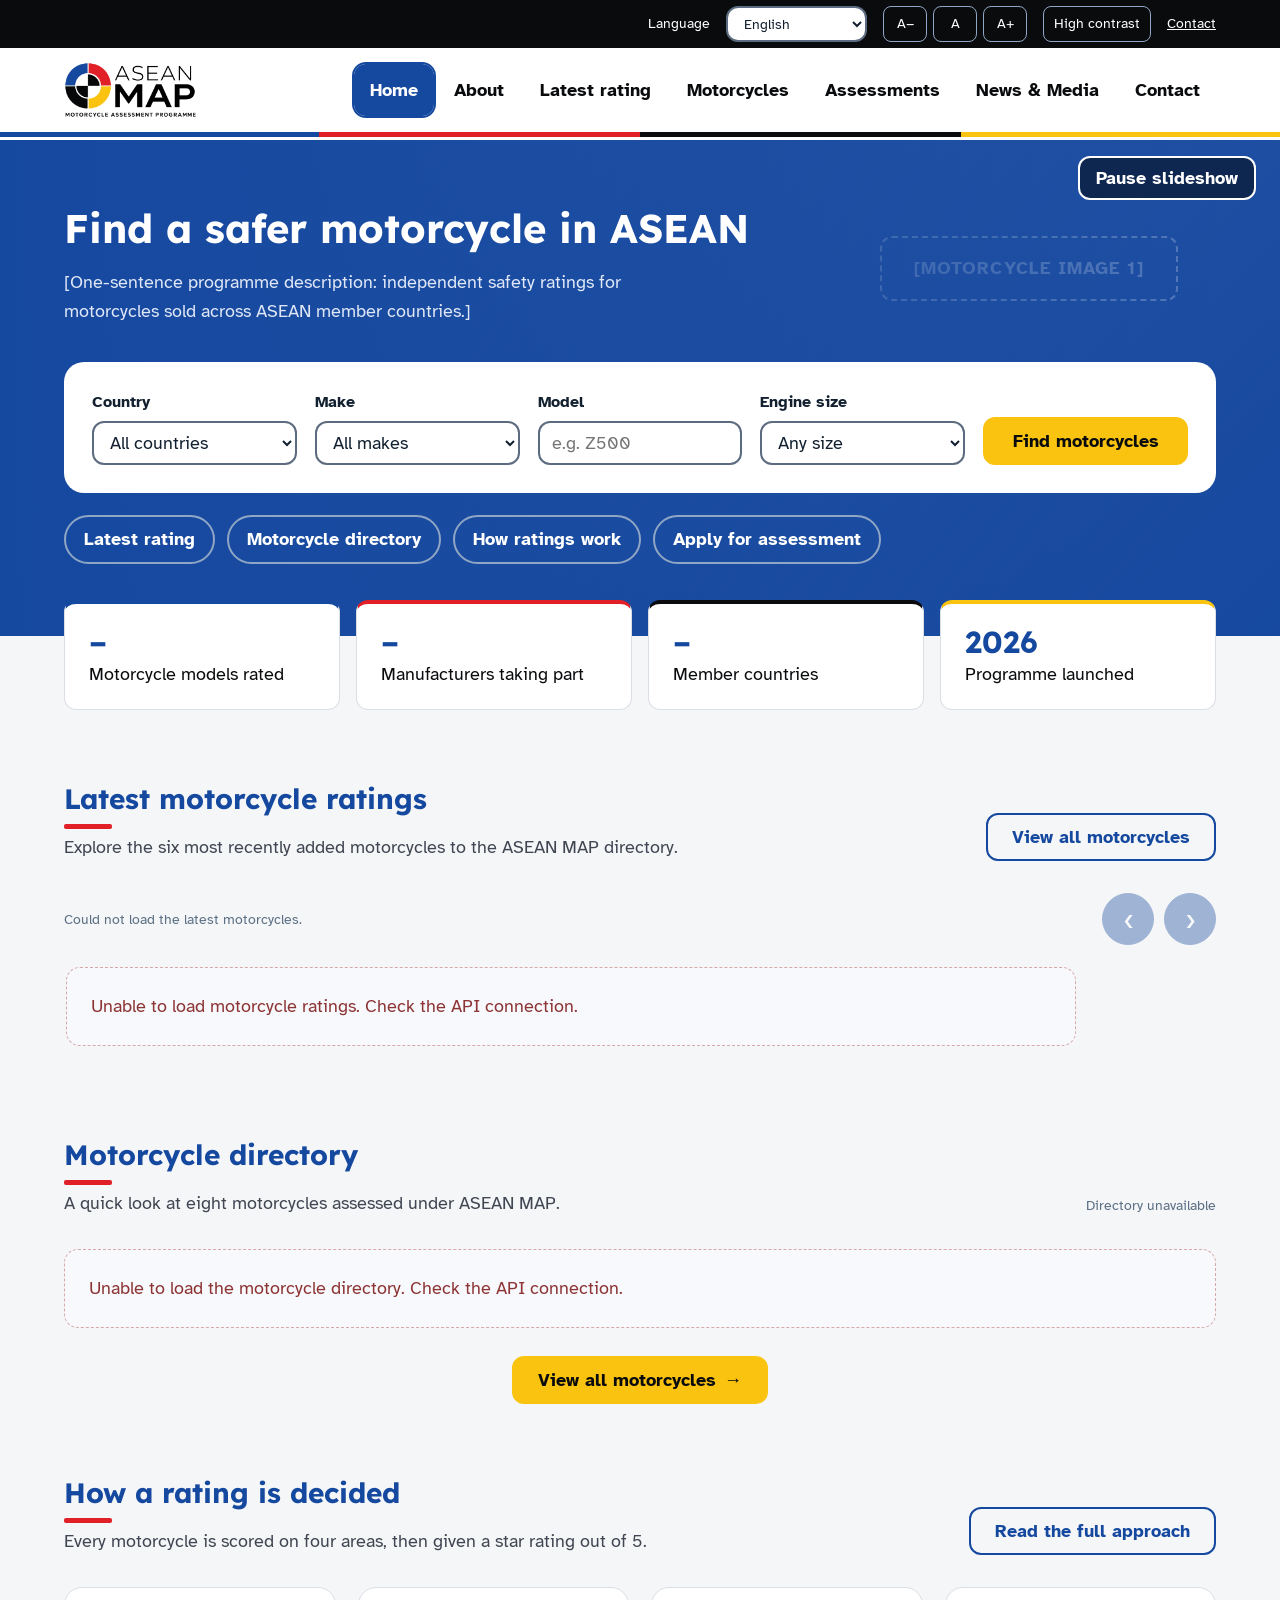
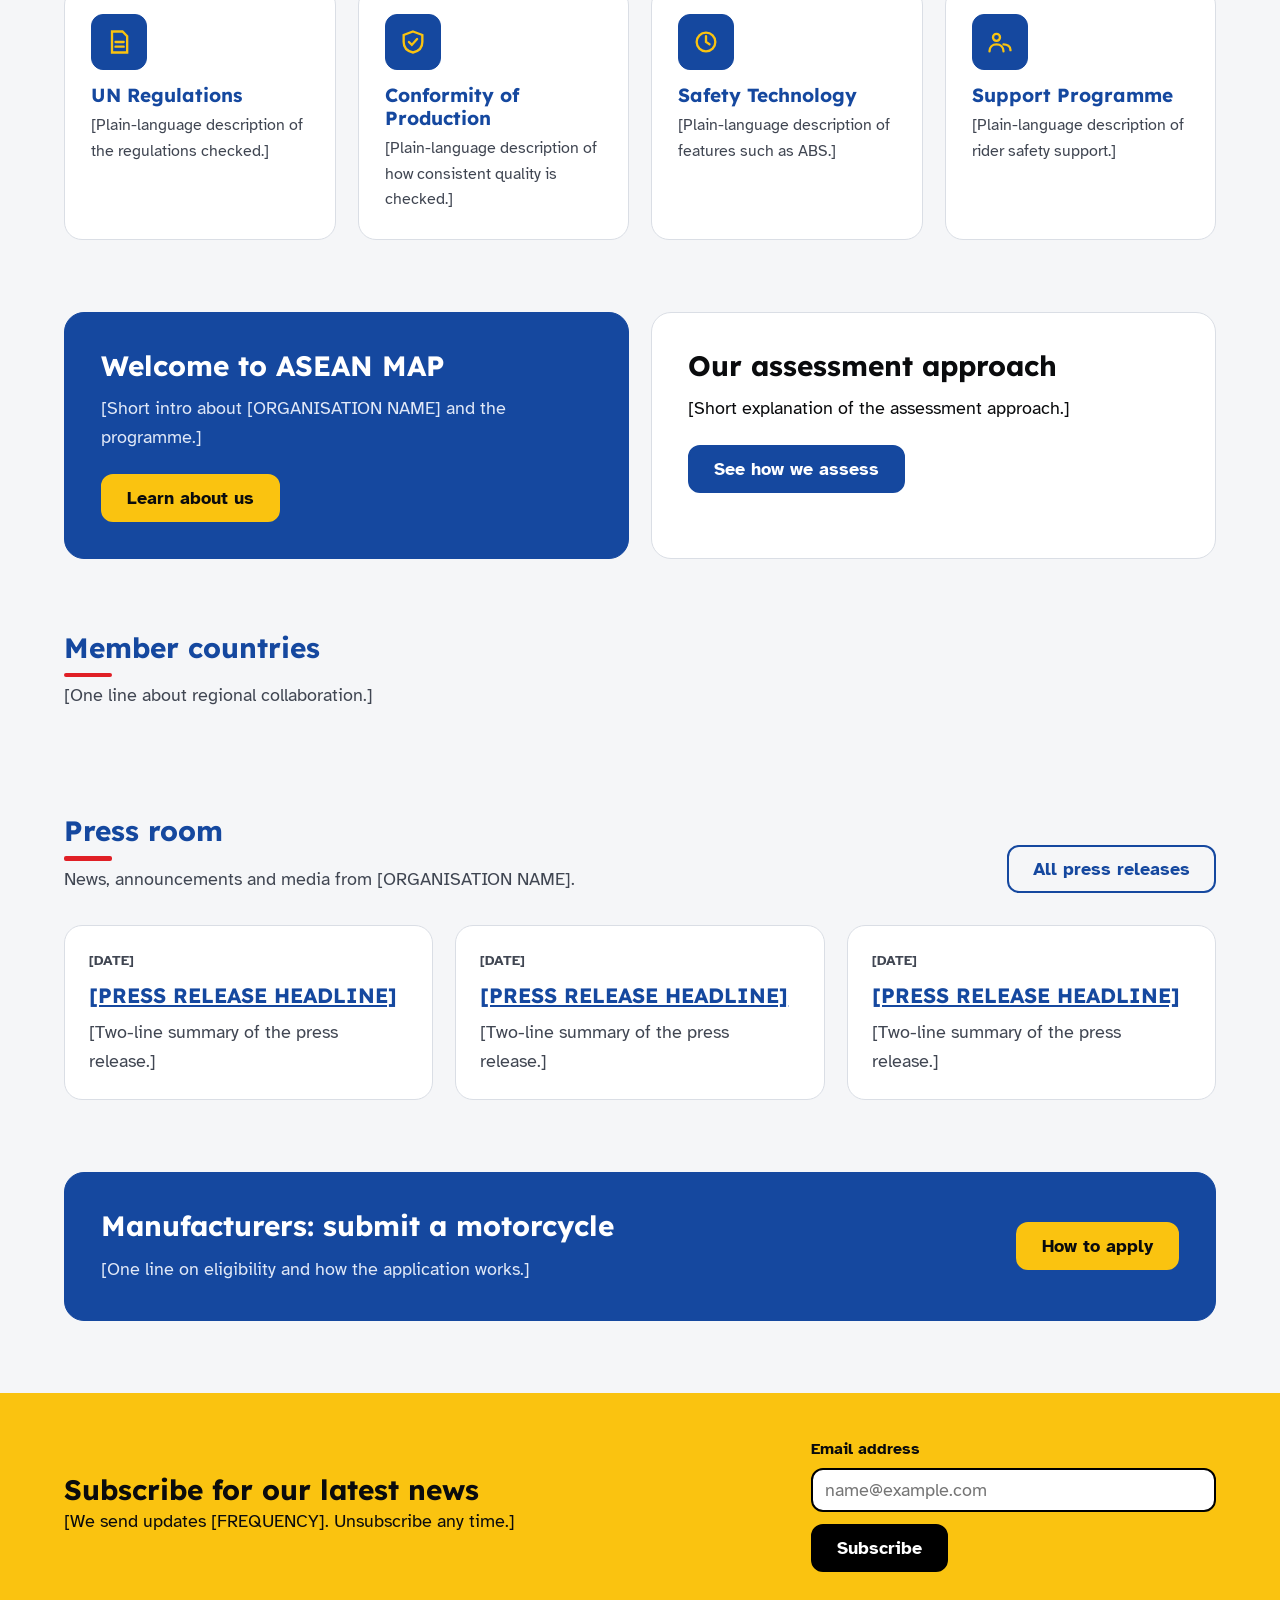
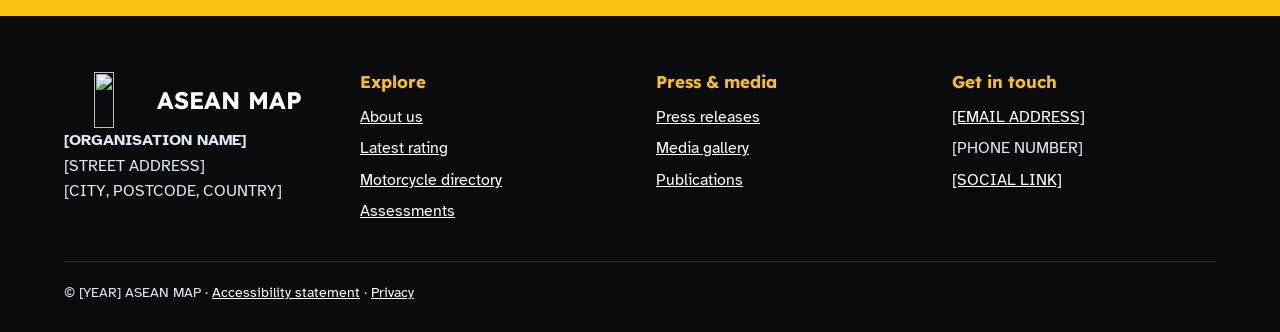
==== commit 64f98197: "New feature" ====
--- a/site/index.html
+++ b/site/index.html
@@ -6,6 +6,10 @@
   <title>ASEAN MAP – Motorcycle safety ratings</title>
   <meta name="description" content="[Programme description for search results, max ~155 characters.]">
   <meta name="theme-color" content="#0e2f5a">
+  <link rel="preload" as="image" href="assets/images/logo.jpg" fetchpriority="high">
+  <link rel="preload" as="image" href="assets/images/hero/hero-1.jpg" fetchpriority="high">
+  <link rel="preload" as="image" href="assets/images/hero/hero-2.jpg" fetchpriority="high">
+  <link rel="preload" as="image" href="assets/images/hero/hero-3.jpg" fetchpriority="high">
   <link rel="preconnect" href="https://fonts.googleapis.com">
   <link rel="preconnect" href="https://fonts.gstatic.com" crossorigin>
   <link rel="stylesheet" href="https://fonts.googleapis.com/css2?family=Atkinson+Hyperlegible:wght@400;700&family=Lexend:wght@500;700&display=swap">
@@ -32,8 +36,7 @@
 
   <header class="site-header"><div class="container site-header__inner">
     <a class="brand" href="#main" aria-label="ASEAN MAP home">
-      <span class="brand__logo" data-logo="default" aria-hidden="true">[LOGO]</span>
-
+      <img class="brand__logo brand__logo--image" src="assets/images/logo.jpg" alt="" width="900" height="380" fetchpriority="high" decoding="async">
     </a>
     <button class="btn btn--outline menu-toggle" type="button" data-menu-toggle aria-expanded="false" aria-controls="site-nav">Menu</button>
     <nav class="site-nav" id="site-nav" aria-label="Main">
@@ -85,7 +88,7 @@
           <a class="btn btn--outline" href="motorcycle-directory.html">View all motorcycles</a>
         </div>
 
-        <div class="motorcycle-carousel" data-latest-carousel>
+        <div class="motorcycle-carousel motorcycle-showcase" data-latest-carousel>
           <div class="motorcycle-carousel__controls">
             <p class="motorcycle-carousel__hint" id="latest-motorcycles-status" role="status" aria-live="polite">Loading latest motorcycles…</p>
             <div class="motorcycle-carousel__buttons" role="group" aria-label="Latest motorcycles carousel controls">
@@ -159,7 +162,7 @@
 
   <footer class="site-footer" id="contact"><div class="container">
     <div class="footer-grid">
-      <div><div class="brand"><span class="brand__logo" data-logo="light" aria-hidden="true">[LOGO]</span><span class="brand__name">ASEAN MAP</span></div><p><b>[ORGANISATION NAME]</b><br>[STREET ADDRESS]<br>[CITY, POSTCODE, COUNTRY]</p></div>
+      <div><div class="brand"><img class="brand__logo brand__logo--image" src="assets/images/logo-light.svg" alt="" width="3508" height="2480" loading="lazy" decoding="async"><span class="brand__name">ASEAN MAP</span></div><p><b>[ORGANISATION NAME]</b><br>[STREET ADDRESS]<br>[CITY, POSTCODE, COUNTRY]</p></div>
       <div><h2 class="footer-grid__title">Explore</h2><ul><li><a href="#about">About us</a></li><li><a href="#ratings">Latest rating</a></li><li><a href="#motorcycles">Motorcycle directory</a></li><li><a href="#how">Assessments</a></li></ul></div>
       <div><h2 class="footer-grid__title">Press &amp; media</h2><ul><li><a href="#news">Press releases</a></li><li><a href="#news">Media gallery</a></li><li><a href="#news">Publications</a></li></ul></div>
       <div><h2 class="footer-grid__title">Get in touch</h2><ul><li><a href="#contact">[EMAIL ADDRESS]</a></li><li>[PHONE NUMBER]</li><li><a href="#contact">[SOCIAL LINK]</a></li></ul></div>
--- a/site/css/main.css
+++ b/site/css/main.css
@@ -12,3 +12,25 @@
 @import url('components/card.css');
 @import url('components/detail.css');
 @import url('components/subscribe.css');
+
+/* ===== Logo colour theme (off in high-contrast mode) ===== */
+html:not([data-theme='high-contrast']) .site-header { border-bottom: 5px solid; border-image: linear-gradient(90deg, #15489f 0 25%, #e01f26 25% 50%, #0a0b0d 50% 75%, #fac310 75% 100%) 1; }
+html:not([data-theme='high-contrast']) .utility-bar,
+html:not([data-theme='high-contrast']) .site-footer { background: var(--color-black); }
+html:not([data-theme='high-contrast']) .site-footer .footer-grid__title { color: var(--color-accent); }
+html:not([data-theme='high-contrast']) .site-footer .footer-bottom { border-top-color: #2a2d33; }
+html:not([data-theme='high-contrast']) .hero { border-top: 3px solid #fff; }
+html:not([data-theme='high-contrast']) .btn--accent,
+html:not([data-theme='high-contrast']) .btn--accent:hover { color: var(--color-black); }
+html:not([data-theme='high-contrast']) .rating-card__badge,
+html:not([data-theme='high-contrast']) .tag { background: var(--color-red); color: #fff; }
+html:not([data-theme='high-contrast']) .section__title::after,
+html:not([data-theme='high-contrast']) .detail h2.detail__heading::after { content: ''; display: block; width: 3rem; height: 0.3rem; margin-top: 0.5rem; background: var(--color-red); border-radius: 2px; }
+html:not([data-theme='high-contrast']) .stat { border-top: 0.3rem solid var(--color-primary); }
+html:not([data-theme='high-contrast']) .stat:nth-child(2) { border-top-color: var(--color-red); }
+html:not([data-theme='high-contrast']) .stat:nth-child(3) { border-top-color: var(--color-black); }
+html:not([data-theme='high-contrast']) .stat:nth-child(4) { border-top-color: var(--color-accent); }
+html:not([data-theme='high-contrast']) .rating-card:hover,
+html:not([data-theme='high-contrast']) a.country:hover,
+html:not([data-theme='high-contrast']) .mini-card:hover { border-color: var(--color-primary); }
+html:not([data-theme='high-contrast']) .subscribe { color: var(--color-black); }
--- a/site/css/motorcycle-catalogue.css
+++ b/site/css/motorcycle-catalogue.css
@@ -194,3 +194,98 @@
 @media (max-width: 680px) {
   .rating-card__media { height: 9rem; }
 }
+
+
+/* Catalogue: swap old navy for logo blue */
+.carousel-arrow { color: #15489f; }
+.carousel-arrow:hover:not(:disabled), .carousel-arrow:focus-visible { background: #e7edf8; border-color: #15489f; }
+.motorcycle-card { box-shadow: 0 6px 20px rgba(21, 72, 159, .07); }
+.motorcycle-card:hover { border-color: #15489f; box-shadow: 0 12px 26px rgba(21, 72, 159, .14); }
+.motorcycle-card__title { color: #0a0b0d; }
+.motorcycle-card__score { color: #15489f; }
+.directory-hero { background: #e7edf8; }
+.directory-back-link { color: #15489f; }
+.directory-filter-panel { box-shadow: 0 8px 24px rgba(21, 72, 159, .08); }
+.directory-filter-panel__heading h2 { color: #15489f; }
+
+/* ===== Latest motorcycles: big feature slider ===== */
+.motorcycle-showcase .motorcycle-carousel__controls { margin-bottom: 18px; }
+.motorcycle-showcase .carousel-arrow { width: 3.25rem; height: 3.25rem; background: var(--color-primary); border-color: var(--color-primary); color: #fff; font-size: 2rem; }
+.motorcycle-showcase .carousel-arrow:hover:not(:disabled),
+.motorcycle-showcase .carousel-arrow:focus-visible { background: var(--color-accent); border-color: var(--color-accent); color: var(--color-black); }
+.motorcycle-showcase .motorcycle-carousel__buttons { gap: 10px; }
+
+.motorcycle-showcase .motorcycle-carousel__track {
+  counter-reset: slide;
+  grid-auto-columns: 88%;
+  gap: 16px;
+  padding: 4px 2px 20px;
+}
+.motorcycle-showcase .catalogue-message { grid-column: 1 / -1; }
+
+/* each slide */
+.motorcycle-showcase .rating-card {
+  counter-increment: slide;
+  position: relative;
+  flex-direction: row;
+  min-height: 27rem;
+  background: linear-gradient(135deg, var(--color-primary-strong), var(--color-primary));
+  border: 0;
+  border-radius: 1.5rem;
+  color: #fff;
+  box-shadow: 0 18px 40px rgba(21, 72, 159, .28);
+}
+.motorcycle-showcase .rating-card__media {
+  flex: 0 0 58%;
+  height: auto;
+  padding: 2rem;
+  background: radial-gradient(circle at 50% 55%, #ffffff 0, #e7edf8 72%);
+  border-right: 6px solid var(--color-accent);
+}
+.motorcycle-showcase .rating-card__img { display: block; width: 100%; height: 100%; max-height: 22rem; object-fit: contain; transition: transform .35s ease; }
+.motorcycle-showcase .rating-card:hover .rating-card__img { transform: scale(1.05); }
+.motorcycle-showcase .rating-card__badge { top: 1.25rem; left: 1.25rem; padding: .3rem .9rem; background: var(--color-red, #e01f26); color: #fff; border-radius: var(--radius-pill); font-size: .85rem; font-weight: 700; letter-spacing: .05em; text-transform: uppercase; }
+
+/* text side */
+.motorcycle-showcase .rating-card__body { position: relative; justify-content: center; gap: 1rem; padding: 2.5rem 2.25rem; min-width: 0; }
+.motorcycle-showcase .rating-card__body::before {
+  content: counter(slide, decimal-leading-zero);
+  position: absolute; top: .75rem; right: 1.5rem;
+  font: 700 4.5rem/1 var(--font-heading);
+  color: rgba(255, 255, 255, .12);
+}
+.motorcycle-showcase .rating-card__meta { justify-content: flex-start; gap: .5rem 1.25rem; color: var(--color-on-dark); font-size: .95rem; text-transform: uppercase; letter-spacing: .05em; }
+.motorcycle-showcase .rating-card__title { font-size: clamp(1.75rem, 3vw, 2.5rem); line-height: 1.15; }
+.motorcycle-showcase .rating-card__link { color: #fff; text-decoration: none; }
+.motorcycle-showcase .rating-card__link::after { content: ''; position: absolute; inset: 0; z-index: 2; border-radius: inherit; } /* whole slide is clickable */
+.motorcycle-showcase .rating-card__rating { margin: .5rem 0 0; }
+.motorcycle-showcase .rating-card__stars { font-size: 2rem; letter-spacing: 4px; color: var(--color-accent); }
+.motorcycle-showcase .rating-card__score { font-size: 1.05rem; font-weight: 700; color: #fff; }
+.motorcycle-showcase .rating-card__body::after {
+  content: 'View full rating \2192';
+  align-self: flex-start;
+  margin-top: .5rem;
+  padding: .75rem 1.5rem;
+  background: var(--color-accent);
+  color: var(--color-black, #0a0b0d);
+  border-radius: var(--radius-md);
+  font-weight: 700;
+}
+.motorcycle-showcase .rating-card:hover .rating-card__body::after { filter: brightness(1.08); }
+
+@media (max-width: 64rem) {
+  .motorcycle-showcase .motorcycle-carousel__track { grid-auto-columns: 92%; }
+  .motorcycle-showcase .rating-card { min-height: 24rem; }
+  .motorcycle-showcase .rating-card__media { flex-basis: 50%; padding: 1.25rem; }
+  .motorcycle-showcase .rating-card__body { padding: 1.75rem 1.5rem; }
+}
+@media (max-width: 40rem) {
+  .motorcycle-showcase .motorcycle-carousel__track { grid-auto-columns: 94%; }
+  .motorcycle-showcase .rating-card { flex-direction: column; min-height: 0; }
+  .motorcycle-showcase .rating-card__media { flex: 0 0 auto; height: 15rem; border-right: 0; border-bottom: 6px solid var(--color-accent); }
+  .motorcycle-showcase .rating-card__body { padding: 1.5rem 1.25rem 1.75rem; }
+  .motorcycle-showcase .rating-card__body::before { font-size: 3rem; top: .5rem; }
+}
+
+/* Show the first hero picture instantly; the slideshow fades in on top of it */
+.hero__slides { background: url('../assets/images/hero/hero-1.jpg') center / cover no-repeat; }
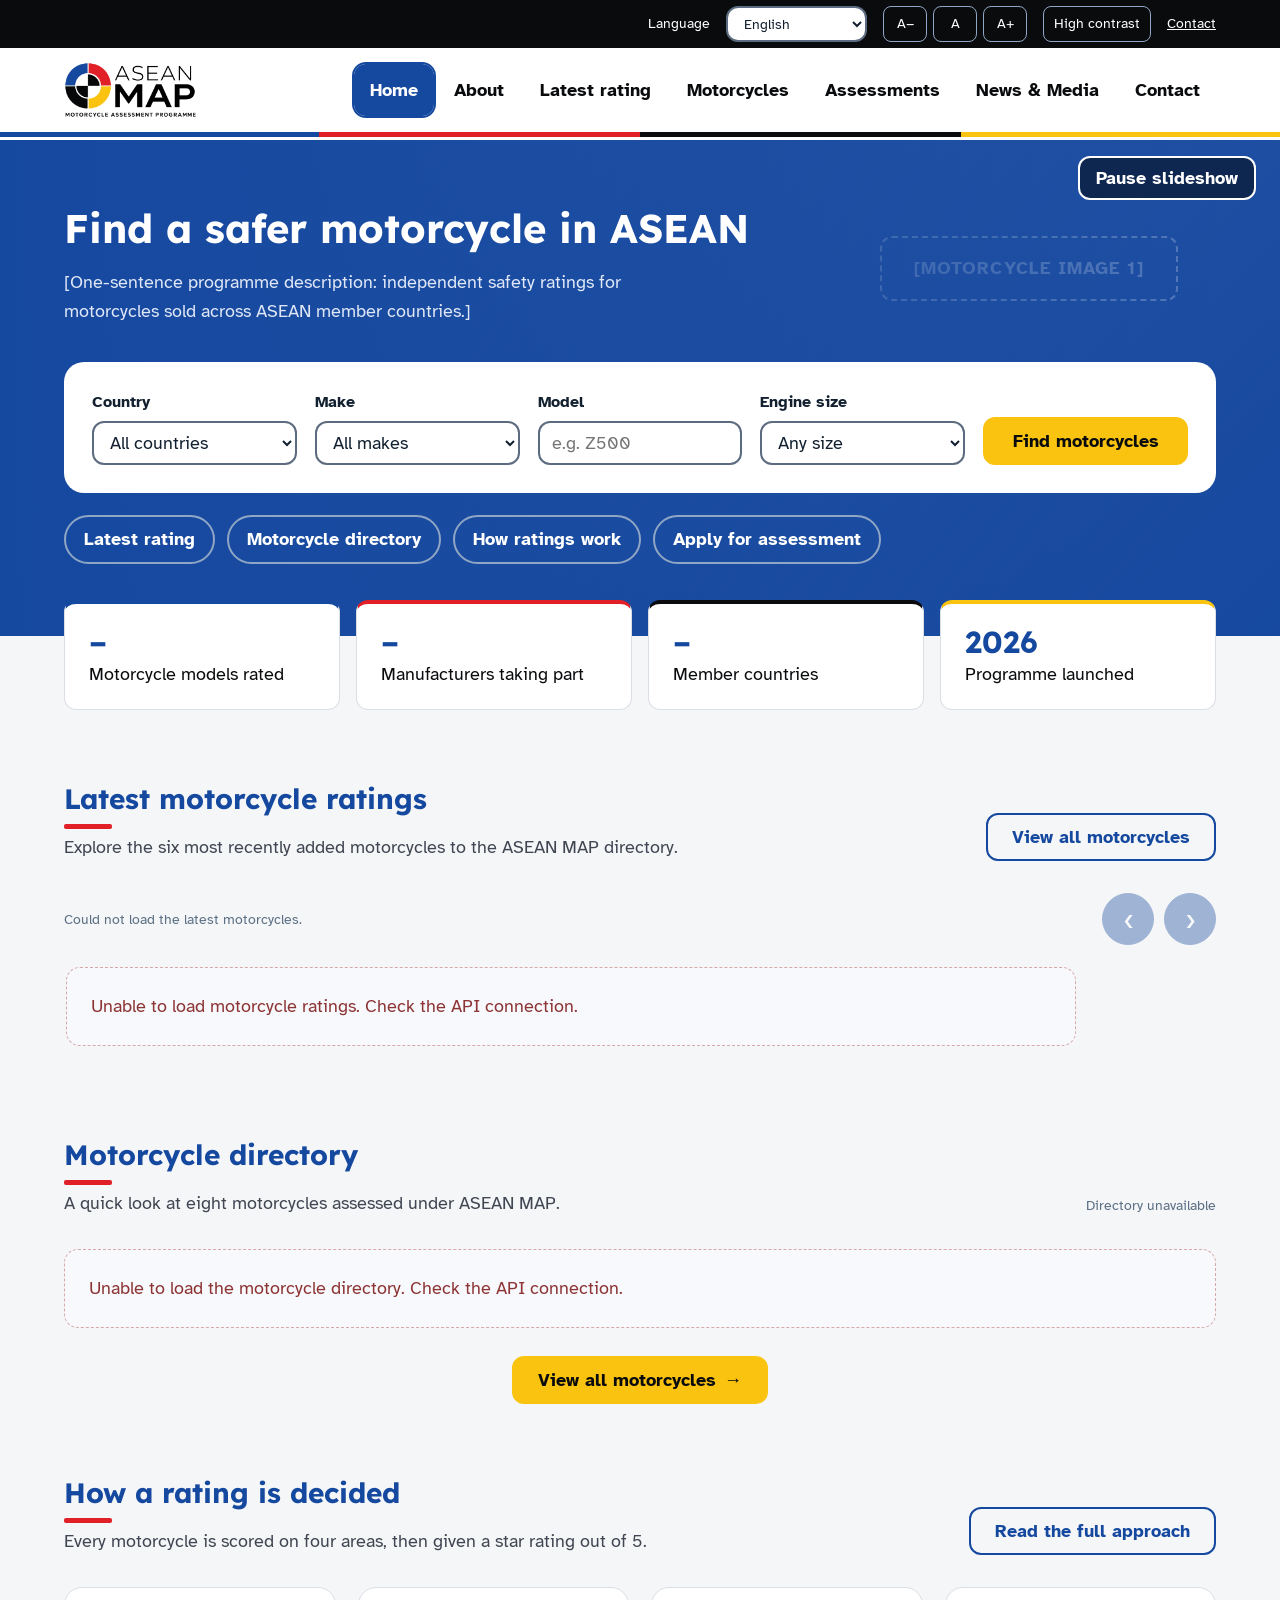
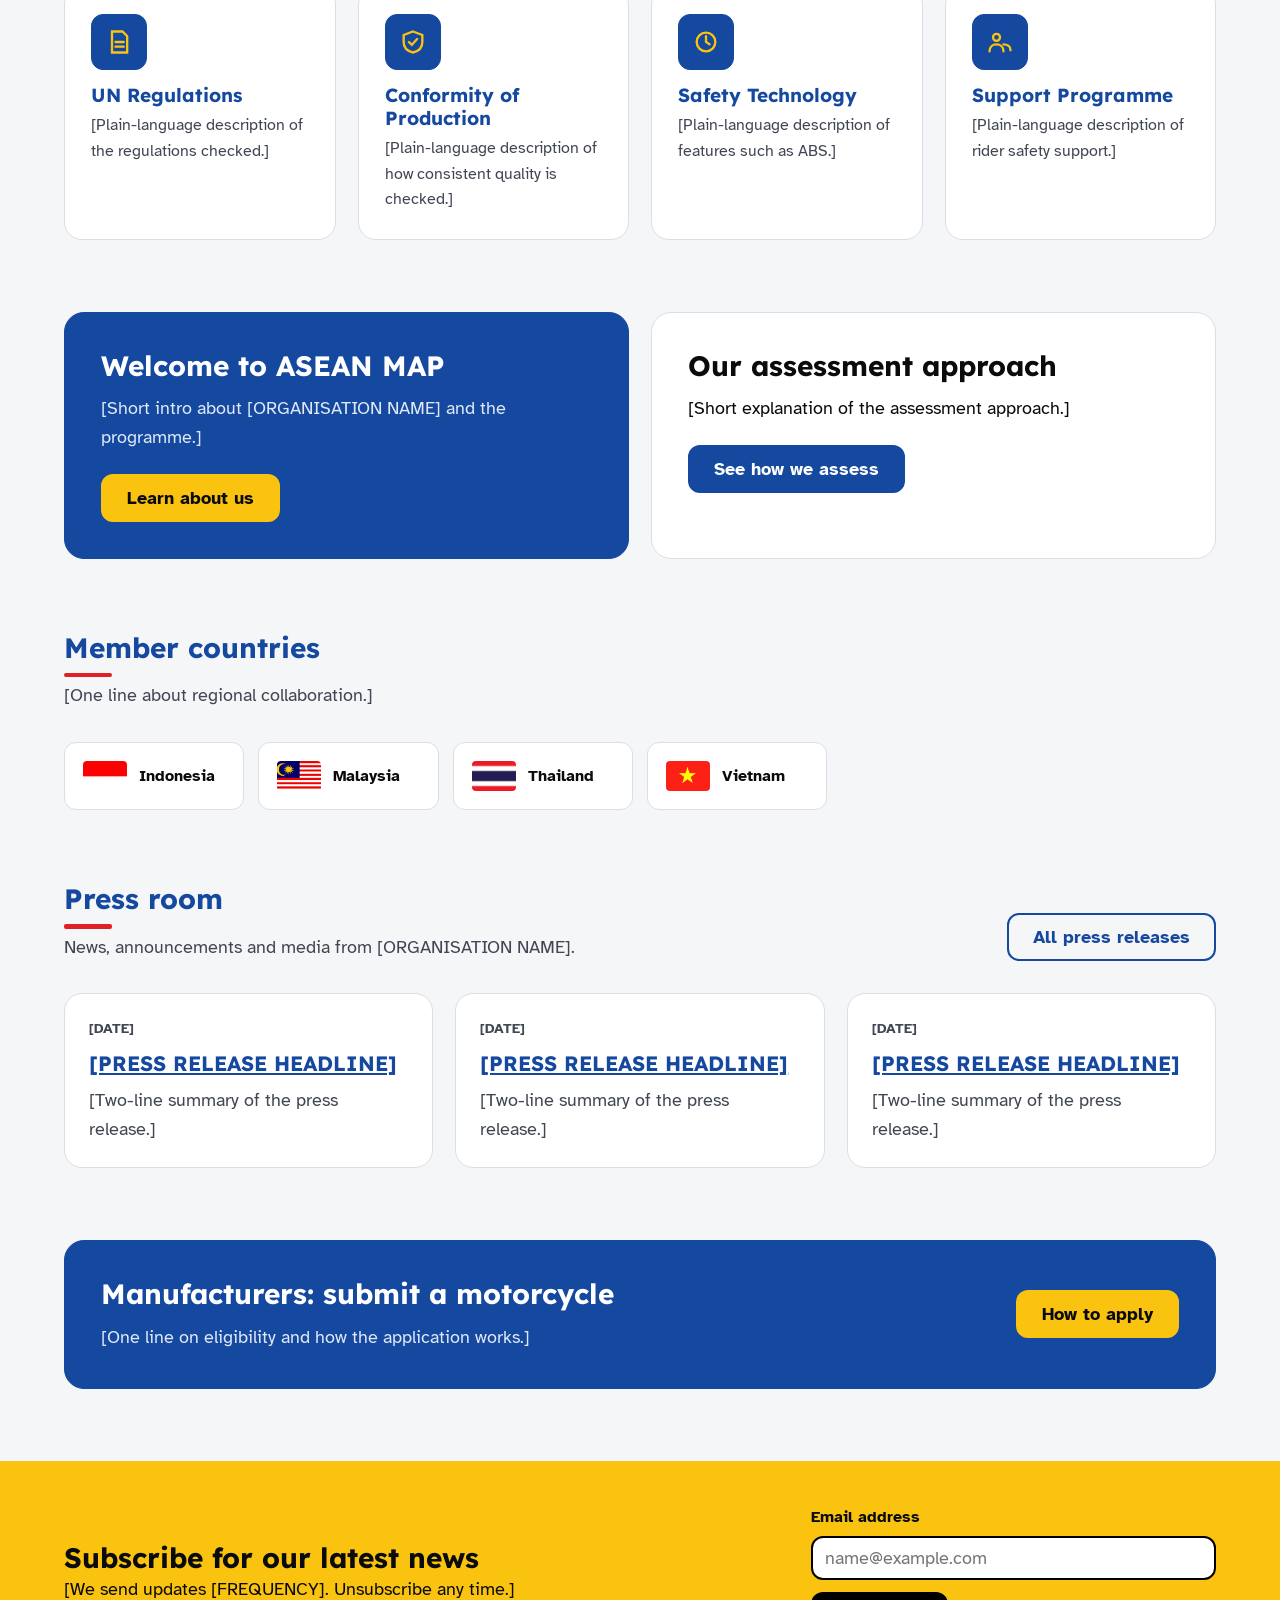
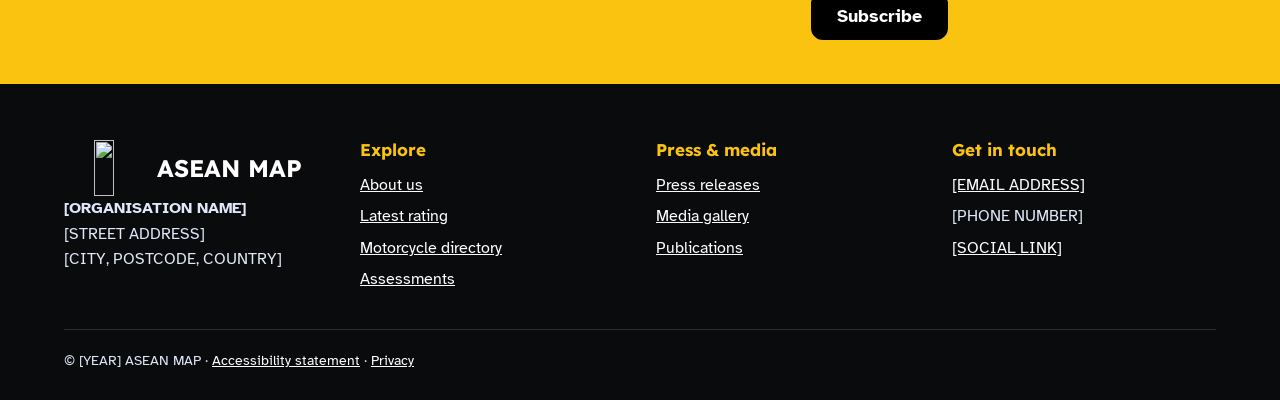
==== commit 5441864f: "New feature" ====
--- a/site/index.html
+++ b/site/index.html
@@ -139,8 +139,14 @@
 
     <section class="section" aria-labelledby="members-title"><div class="container">
       <div class="section__head"><div><h2 class="section__title" id="members-title">Member countries</h2><p class="section__lead">[One line about regional collaboration.]</p></div></div>
-      <ul class="grid grid--narrow" id="country-grid"></ul>
-    </div></section>
+        <ul class="grid grid--narrow" id="country-grid">
+          <li><a class="country" href="#ratings"><img class="country__flag country__flag--image" src="assets/images/flags/indonesia.jpg" alt="" width="44" height="30" decoding="async"><span><b>Indonesia</b></span></a></li>          
+          <li><a class="country" href="#ratings"><img class="country__flag country__flag--image" src="assets/images/flags/malaysia.jpg" alt="" width="44" height="30" decoding="async"><span><b>Malaysia</b></span></a></li>
+          <li><a class="country" href="#ratings"><img class="country__flag country__flag--image" src="assets/images/flags/thailand.jpg" alt="" width="44" height="30" decoding="async"><span><b>Thailand</b></span></a></li>
+          <li><a class="country" href="#ratings"><img class="country__flag country__flag--image" src="assets/images/flags/vietnam.jpg" alt="" width="44" height="30" decoding="async"><span><b>Vietnam</b></span></a></li>
+        </ul>    
+      </div>
+    </section>
 
     <section class="section" id="news" aria-labelledby="news-title"><div class="container">
       <div class="section__head"><div><h2 class="section__title" id="news-title">Press room</h2><p class="section__lead">News, announcements and media from [ORGANISATION NAME].</p></div><a class="btn btn--outline" href="#news">All press releases</a></div>
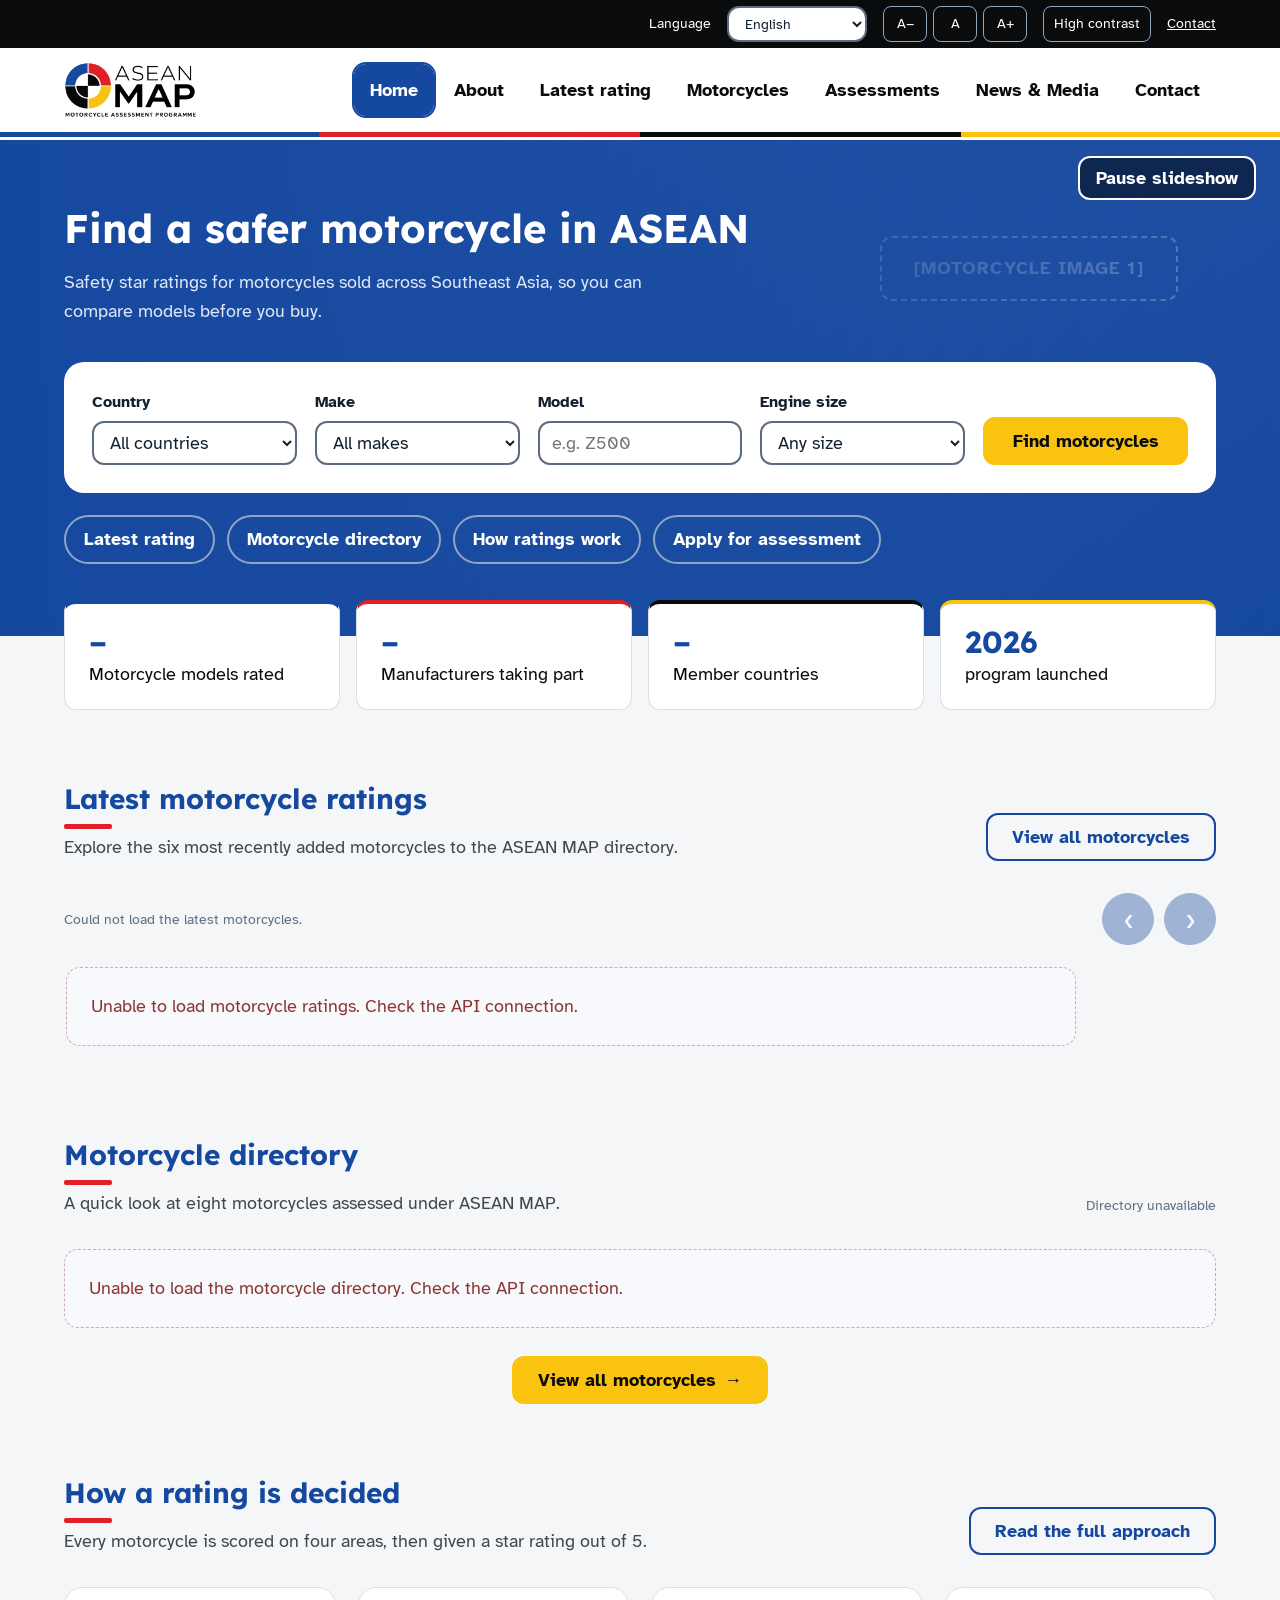
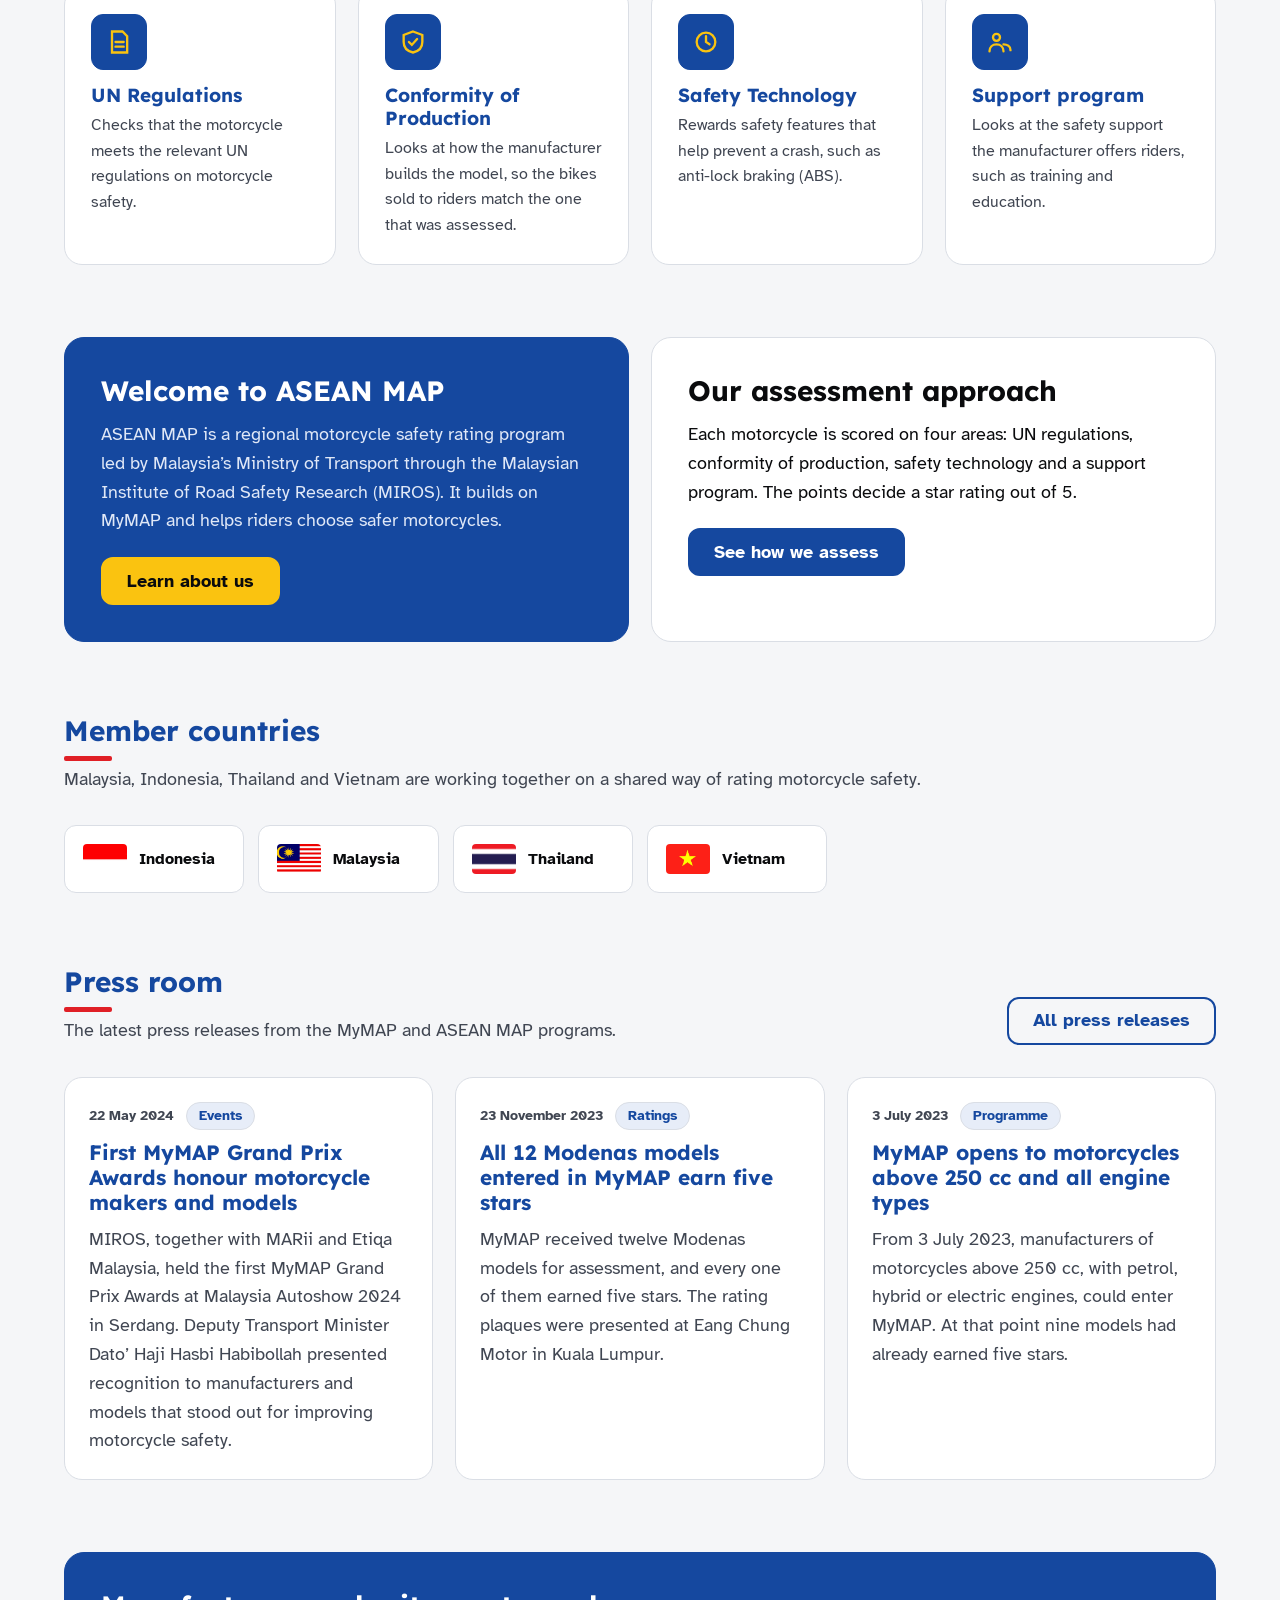
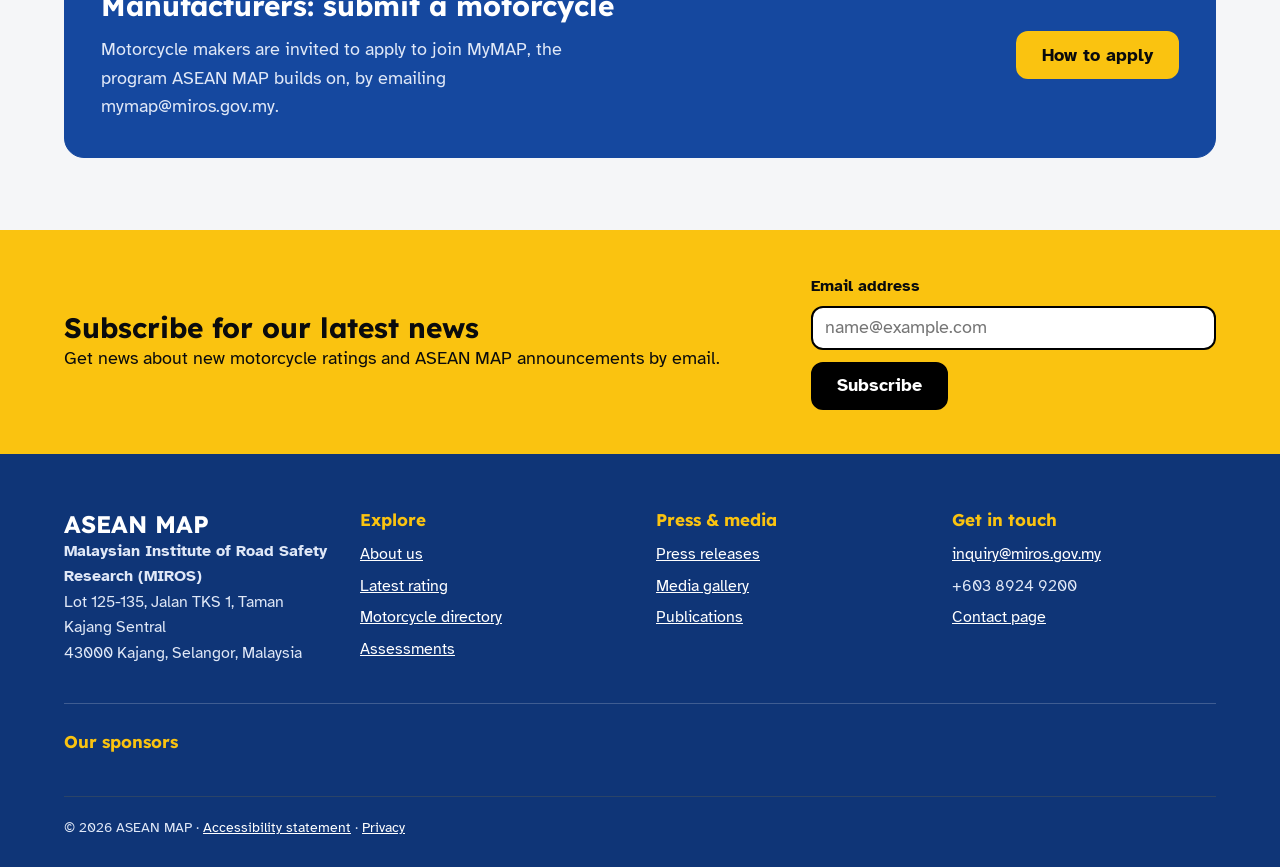
==== commit 35f1cb62: "rerer" ====
--- a/site/index.html
+++ b/site/index.html
@@ -4,7 +4,7 @@
   <meta charset="utf-8">
   <meta name="viewport" content="width=device-width, initial-scale=1">
   <title>ASEAN MAP – Motorcycle safety ratings</title>
-  <meta name="description" content="[Programme description for search results, max ~155 characters.]">
+  <meta name="description" content="ASEAN MAP rates motorcycle safety across Southeast Asia. Search star ratings by country, make and model to find a safer motorcycle.">
   <meta name="theme-color" content="#0e2f5a">
   <link rel="preload" as="image" href="assets/images/logo.jpg" fetchpriority="high">
   <link rel="preload" as="image" href="assets/images/hero/hero-1.jpg" fetchpriority="high">
@@ -15,16 +15,18 @@
   <link rel="stylesheet" href="https://fonts.googleapis.com/css2?family=Atkinson+Hyperlegible:wght@400;700&family=Lexend:wght@500;700&display=swap">
   <link rel="stylesheet" href="css/main.css">
   <link rel="stylesheet" href="css/motorcycle-catalogue.css">
+  <link rel="stylesheet" href="css/news.css">
   <meta name="motorcycle-api" content="/api/ratings">
   <script type="module" src="js/main.js"></script>
   <script type="module" src="js/motorcycle-catalogue.js"></script>
+  <script type="module" src="js/news.js"></script>
 </head>
 <body>
   <a class="skip-link" href="#main">Skip to main content</a>
 
   <div class="utility-bar"><div class="container utility-bar__inner">
     <label for="lang">Language</label>
-    <select id="lang" class="form-control form-control--inline"><option>English</option><option>[LANGUAGE 2]</option></select>
+    <select id="lang" class="form-control form-control--inline"><option>English</option><option>Bahasa Melayu</option></select>
     <span class="utility-bar__group" role="group" aria-label="Text size">
       <button class="utility-bar__btn" type="button" data-text-size="down" aria-label="Decrease text size">A−</button>
       <button class="utility-bar__btn" type="button" data-text-size="reset" aria-label="Reset text size">A</button>
@@ -41,12 +43,12 @@
     <button class="btn btn--outline menu-toggle" type="button" data-menu-toggle aria-expanded="false" aria-controls="site-nav">Menu</button>
     <nav class="site-nav" id="site-nav" aria-label="Main">
       <a class="site-nav__link" aria-current="page" href="#main">Home</a>
-      <a class="site-nav__link" href="#about">About</a>
+      <a class="site-nav__link" href="about.html">About</a>
       <a class="site-nav__link" href="#ratings">Latest rating</a>
-      <a class="site-nav__link" href="#motorcycles">Motorcycles</a>
-      <a class="site-nav__link" href="#how">Assessments</a>
-      <a class="site-nav__link" href="#news">News &amp; Media</a>
-      <a class="site-nav__link" href="#contact">Contact</a>
+      <a class="site-nav__link" href="motorcycle-directory.html">Motorcycles</a>
+      <a class="site-nav__link" href="assessment.html">Assessments</a>
+      <a class="site-nav__link" href="news.html">News &amp; Media</a>
+      <a class="site-nav__link" href="/contact.html">Contact</a>
     </nav>
   </div></header>
 
@@ -56,7 +58,7 @@
       <div class="hero__overlay" aria-hidden="true"></div>
       <div class="container">
       <h1 class="hero__title" id="hero-title">Find a safer motorcycle in ASEAN</h1>
-      <p class="hero__text">[One-sentence programme description: independent safety ratings for motorcycles sold across ASEAN member countries.]</p>
+      <p class="hero__text">Safety star ratings for motorcycles sold across Southeast Asia, so you can compare models before you buy.</p>
       <form class="search-form" id="home-filter-form" aria-label="Find your motorcycle">
         <div><label class="form-label" for="country">Country</label><select class="form-control" id="country" name="country"><option value="">All countries</option></select></div>
         <div><label class="form-label" for="make">Make</label><select class="form-control" id="make" name="make"><option value="">All makes</option></select></div>
@@ -73,7 +75,7 @@
         <div class="stat"><b class="stat__value" data-stat="models">–</b>Motorcycle models rated</div>
         <div class="stat"><b class="stat__value" data-stat="brands">–</b>Manufacturers taking part</div>
         <div class="stat"><b class="stat__value" data-stat="countries">–</b>Member countries</div>
-        <div class="stat"><b class="stat__value" data-stat="launched">2026</b>Programme launched</div>
+        <div class="stat"><b class="stat__value" data-stat="launched">2026</b>program launched</div>
     </div></div>
 
     <!-- Latest six motorcycles, ordered by database creation time. -->
@@ -123,57 +125,65 @@
     </section>
 
     <section class="section" id="how" aria-labelledby="how-title"><div class="container">
-      <div class="section__head"><div><h2 class="section__title" id="how-title">How a rating is decided</h2><p class="section__lead">Every motorcycle is scored on four areas, then given a star rating out of 5.</p></div><a class="btn btn--outline" href="#how">Read the full approach</a></div>
+      <div class="section__head"><div><h2 class="section__title" id="how-title">How a rating is decided</h2><p class="section__lead">Every motorcycle is scored on four areas, then given a star rating out of 5.</p></div><a class="btn btn--outline" href="assessment.html">Read the full approach</a></div>
       <div class="grid">
-        <div class="pillar"><div class="pillar__icon"><svg width="28" height="28" viewBox="0 0 24 24" fill="none" stroke="currentColor" stroke-width="2" stroke-linecap="round" aria-hidden="true"><path d="M6 3h9l4 4v14H6z M9 12h7 M9 16h7"/></svg></div><h3 class="pillar__title">UN Regulations</h3><p class="pillar__text">[Plain-language description of the regulations checked.]</p></div>
-        <div class="pillar"><div class="pillar__icon"><svg width="28" height="28" viewBox="0 0 24 24" fill="none" stroke="currentColor" stroke-width="2" stroke-linecap="round" aria-hidden="true"><path d="M12 3l8 3v6c0 5-3.5 8-8 9-4.5-1-8-4-8-9V6z M8.5 12l2.5 2.5 4.5-5"/></svg></div><h3 class="pillar__title">Conformity of Production</h3><p class="pillar__text">[Plain-language description of how consistent quality is checked.]</p></div>
-        <div class="pillar"><div class="pillar__icon"><svg width="28" height="28" viewBox="0 0 24 24" fill="none" stroke="currentColor" stroke-width="2" stroke-linecap="round" aria-hidden="true"><path d="M12 4a8 8 0 1 0 0 16 8 8 0 0 0 0-16z M12 7v5l3 2"/></svg></div><h3 class="pillar__title">Safety Technology</h3><p class="pillar__text">[Plain-language description of features such as ABS.]</p></div>
-        <div class="pillar"><div class="pillar__icon"><svg width="28" height="28" viewBox="0 0 24 24" fill="none" stroke="currentColor" stroke-width="2" stroke-linecap="round" aria-hidden="true"><path d="M9 5a3 3 0 1 0 0 6 3 3 0 0 0 0-6z M3 20c0-3.5 2.5-6 6-6s6 2.5 6 6 M15 14c3 0 6 1.5 6 5"/></svg></div><h3 class="pillar__title">Support Programme</h3><p class="pillar__text">[Plain-language description of rider safety support.]</p></div>
+        <div class="pillar"><div class="pillar__icon"><svg width="28" height="28" viewBox="0 0 24 24" fill="none" stroke="currentColor" stroke-width="2" stroke-linecap="round" aria-hidden="true"><path d="M6 3h9l4 4v14H6z M9 12h7 M9 16h7"/></svg></div><h3 class="pillar__title">UN Regulations</h3><p class="pillar__text">Checks that the motorcycle meets the relevant UN regulations on motorcycle safety.</p></div>
+        <div class="pillar"><div class="pillar__icon"><svg width="28" height="28" viewBox="0 0 24 24" fill="none" stroke="currentColor" stroke-width="2" stroke-linecap="round" aria-hidden="true"><path d="M12 3l8 3v6c0 5-3.5 8-8 9-4.5-1-8-4-8-9V6z M8.5 12l2.5 2.5 4.5-5"/></svg></div><h3 class="pillar__title">Conformity of Production</h3><p class="pillar__text">Looks at how the manufacturer builds the model, so the bikes sold to riders match the one that was assessed.</p></div>
+        <div class="pillar"><div class="pillar__icon"><svg width="28" height="28" viewBox="0 0 24 24" fill="none" stroke="currentColor" stroke-width="2" stroke-linecap="round" aria-hidden="true"><path d="M12 4a8 8 0 1 0 0 16 8 8 0 0 0 0-16z M12 7v5l3 2"/></svg></div><h3 class="pillar__title">Safety Technology</h3><p class="pillar__text">Rewards safety features that help prevent a crash, such as anti-lock braking (ABS).</p></div>
+        <div class="pillar"><div class="pillar__icon"><svg width="28" height="28" viewBox="0 0 24 24" fill="none" stroke="currentColor" stroke-width="2" stroke-linecap="round" aria-hidden="true"><path d="M9 5a3 3 0 1 0 0 6 3 3 0 0 0 0-6z M3 20c0-3.5 2.5-6 6-6s6 2.5 6 6 M15 14c3 0 6 1.5 6 5"/></svg></div><h3 class="pillar__title">Support program</h3><p class="pillar__text">Looks at the safety support the manufacturer offers riders, such as training and education.</p></div>
       </div>
     </div></section>
 
     <section class="section" id="about"><div class="container"><div class="grid grid--wide">
-      <div class="panel panel--dark"><h2 class="panel__title">Welcome to ASEAN MAP</h2><p class="panel__text">[Short intro about [ORGANISATION NAME] and the programme.]</p><a class="btn btn--accent" href="#about">Learn about us</a></div>
-      <div class="panel"><h2 class="panel__title">Our assessment approach</h2><p class="panel__text">[Short explanation of the assessment approach.]</p><a class="btn" href="#how">See how we assess</a></div>
+      <div class="panel panel--dark"><h2 class="panel__title">Welcome to ASEAN MAP</h2><p class="panel__text">ASEAN MAP is a regional motorcycle safety rating program led by Malaysia’s Ministry of Transport through the Malaysian Institute of Road Safety Research (MIROS). It builds on MyMAP and helps riders choose safer motorcycles.</p><a class="btn btn--accent" href="about.html">Learn about us</a></div>
+      <div class="panel"><h2 class="panel__title">Our assessment approach</h2><p class="panel__text">Each motorcycle is scored on four areas: UN regulations, conformity of production, safety technology and a support program. The points decide a star rating out of 5.</p><a class="btn" href="assessment.html">See how we assess</a></div>
     </div></div></section>
 
     <section class="section" aria-labelledby="members-title"><div class="container">
-      <div class="section__head"><div><h2 class="section__title" id="members-title">Member countries</h2><p class="section__lead">[One line about regional collaboration.]</p></div></div>
+      <div class="section__head"><div><h2 class="section__title" id="members-title">Member countries</h2><p class="section__lead">Malaysia, Indonesia, Thailand and Vietnam are working together on a shared way of rating motorcycle safety.</p></div></div>
         <ul class="grid grid--narrow" id="country-grid">
-          <li><a class="country" href="#ratings"><img class="country__flag country__flag--image" src="assets/images/flags/indonesia.jpg" alt="" width="44" height="30" decoding="async"><span><b>Indonesia</b></span></a></li>          
-          <li><a class="country" href="#ratings"><img class="country__flag country__flag--image" src="assets/images/flags/malaysia.jpg" alt="" width="44" height="30" decoding="async"><span><b>Malaysia</b></span></a></li>
-          <li><a class="country" href="#ratings"><img class="country__flag country__flag--image" src="assets/images/flags/thailand.jpg" alt="" width="44" height="30" decoding="async"><span><b>Thailand</b></span></a></li>
-          <li><a class="country" href="#ratings"><img class="country__flag country__flag--image" src="assets/images/flags/vietnam.jpg" alt="" width="44" height="30" decoding="async"><span><b>Vietnam</b></span></a></li>
-        </ul>    
+          <li><a class="country" href="motorcycle-directory.html?country=Indonesia"><img class="country__flag country__flag--image" src="assets/images/flags/indonesia.jpg" alt="" width="44" height="30" decoding="async"><span><b>Indonesia</b></span></a></li>
+          <li><a class="country" href="motorcycle-directory.html?country=Malaysia"><img class="country__flag country__flag--image" src="assets/images/flags/malaysia.jpg" alt="" width="44" height="30" decoding="async"><span><b>Malaysia</b></span></a></li>
+          <li><a class="country" href="motorcycle-directory.html?country=Thailand"><img class="country__flag country__flag--image" src="assets/images/flags/thailand.jpg" alt="" width="44" height="30" decoding="async"><span><b>Thailand</b></span></a></li>
+          <li><a class="country" href="motorcycle-directory.html?country=Vietnam"><img class="country__flag country__flag--image" src="assets/images/flags/vietnam.jpg" alt="" width="44" height="30" decoding="async"><span><b>Vietnam</b></span></a></li>
+        </ul>
       </div>
     </section>
 
     <section class="section" id="news" aria-labelledby="news-title"><div class="container">
-      <div class="section__head"><div><h2 class="section__title" id="news-title">Press room</h2><p class="section__lead">News, announcements and media from [ORGANISATION NAME].</p></div><a class="btn btn--outline" href="#news">All press releases</a></div>
-      <div class="grid grid--wide">
-        <article class="news-card"><time class="news-card__date">[DATE]</time><h3 class="news-card__title"><a href="#news">[PRESS RELEASE HEADLINE]</a></h3><p class="news-card__summary">[Two-line summary of the press release.]</p></article>
-        <article class="news-card"><time class="news-card__date">[DATE]</time><h3 class="news-card__title"><a href="#news">[PRESS RELEASE HEADLINE]</a></h3><p class="news-card__summary">[Two-line summary of the press release.]</p></article>
-        <article class="news-card"><time class="news-card__date">[DATE]</time><h3 class="news-card__title"><a href="#news">[PRESS RELEASE HEADLINE]</a></h3><p class="news-card__summary">[Two-line summary of the press release.]</p></article>
-      </div>
+      <div class="section__head"><div><h2 class="section__title" id="news-title">Press room</h2><p class="section__lead">The latest press releases from the MyMAP and ASEAN MAP programs.</p></div><a class="btn btn--outline" href="news.html">All press releases</a></div>
+        <div class="grid grid--wide" data-news-latest data-limit="3"><p class="catalogue-message">Loading news…</p></div>
     </div></section>
 
-    <section class="section" id="apply"><div class="container"><div class="panel panel--dark panel--row"><div><h2 class="panel__title">Manufacturers: submit a motorcycle</h2><p class="panel__text">[One line on eligibility and how the application works.]</p></div><a class="btn btn--accent" href="#apply">How to apply</a></div></div></section>
+    <section class="section" id="apply"><div class="container"><div class="panel panel--dark panel--row"><div><h2 class="panel__title">Manufacturers: submit a motorcycle</h2><p class="panel__text">Motorcycle makers are invited to apply to join MyMAP, the program ASEAN MAP builds on, by emailing mymap@miros.gov.my.</p></div><a class="btn btn--accent" href="#apply">How to apply</a></div></div></section>
   </main>
 
   <section class="subscribe" aria-labelledby="subscribe-title"><div class="container subscribe__inner">
-    <div><h2 class="subscribe__title" id="subscribe-title">Subscribe for our latest news</h2><p>[We send updates [FREQUENCY]. Unsubscribe any time.]</p></div>
+    <div><h2 class="subscribe__title" id="subscribe-title">Subscribe for our latest news</h2><p>Get news about new motorcycle ratings and ASEAN MAP announcements by email.</p></div>
     <form action="#" method="post"><label class="form-label" for="email">Email address</label>
       <div class="subscribe__row"><input class="form-control" id="email" name="email" type="email" autocomplete="email" placeholder="name@example.com" required><button class="btn" type="submit">Subscribe</button></div></form>
   </div></section>
 
   <footer class="site-footer" id="contact"><div class="container">
     <div class="footer-grid">
-      <div><div class="brand"><img class="brand__logo brand__logo--image" src="assets/images/logo-light.svg" alt="" width="3508" height="2480" loading="lazy" decoding="async"><span class="brand__name">ASEAN MAP</span></div><p><b>[ORGANISATION NAME]</b><br>[STREET ADDRESS]<br>[CITY, POSTCODE, COUNTRY]</p></div>
-      <div><h2 class="footer-grid__title">Explore</h2><ul><li><a href="#about">About us</a></li><li><a href="#ratings">Latest rating</a></li><li><a href="#motorcycles">Motorcycle directory</a></li><li><a href="#how">Assessments</a></li></ul></div>
-      <div><h2 class="footer-grid__title">Press &amp; media</h2><ul><li><a href="#news">Press releases</a></li><li><a href="#news">Media gallery</a></li><li><a href="#news">Publications</a></li></ul></div>
-      <div><h2 class="footer-grid__title">Get in touch</h2><ul><li><a href="#contact">[EMAIL ADDRESS]</a></li><li>[PHONE NUMBER]</li><li><a href="#contact">[SOCIAL LINK]</a></li></ul></div>
+      <div><div class="brand"><span class="brand__name">ASEAN MAP</span></div><p><b>Malaysian Institute of Road Safety Research (MIROS)</b><br>Lot 125-135, Jalan TKS 1, Taman Kajang Sentral<br>43000 Kajang, Selangor, Malaysia</p></div>
+      <div><h2 class="footer-grid__title">Explore</h2><ul><li><a href="about.html">About us</a></li><li><a href="#ratings">Latest rating</a></li><li><a href="/motorcycle-directory.html">Motorcycle directory</a></li><li><a href="/assessment.html">Assessments</a></li></ul></div>
+      <div><h2 class="footer-grid__title">Press &amp; media</h2><ul><li><a href="/news.html">Press releases</a></li><li><a href="#news">Media gallery</a></li><li><a href="#news">Publications</a></li></ul></div>
+      <div><h2 class="footer-grid__title">Get in touch</h2><ul><li><a href="mailto:inquiry@miros.gov.my">inquiry@miros.gov.my</a></li><li>+603 8924 9200</li><li><a href="/contact.html">Contact page</a></li></ul></div>
     </div>
-    <p class="footer-bottom">© [YEAR] ASEAN MAP · <a href="#contact">Accessibility statement</a> · <a href="#contact">Privacy</a></p>
+        <div class="footer-sponsors">
+      <h2 class="footer-sponsors__title">Our sponsors</h2>
+      <ul class="footer-sponsors__list">
+        <li class="sponsor"><img src="/assets/images/sponsors/sponsor-1.png" alt="Sponsor 1" height="48" loading="lazy" decoding="async" onerror="this.closest('li').hidden=true"></li>
+        <li class="sponsor"><img src="/assets/images/sponsors/sponsor-2.png" alt="Sponsor 2" height="48" loading="lazy" decoding="async" onerror="this.closest('li').hidden=true"></li>
+        <li class="sponsor"><img src="/assets/images/sponsors/sponsor-3.png" alt="Sponsor 3" height="48" loading="lazy" decoding="async" onerror="this.closest('li').hidden=true"></li>
+        <li class="sponsor"><img src="/assets/images/sponsors/sponsor-4.png" alt="Sponsor 4" height="48" loading="lazy" decoding="async" onerror="this.closest('li').hidden=true"></li>
+        <li class="sponsor"><img src="/assets/images/sponsors/sponsor-5.png" alt="Sponsor 5" height="48" loading="lazy" decoding="async" onerror="this.closest('li').hidden=true"></li>
+        <li class="sponsor"><img src="/assets/images/sponsors/sponsor-6.png" alt="Sponsor 6" height="48" loading="lazy" decoding="async" onerror="this.closest('li').hidden=true"></li>
+        <li class="sponsor"><img src="/assets/images/sponsors/sponsor-7.png" alt="Sponsor 7" height="48" loading="lazy" decoding="async" onerror="this.closest('li').hidden=true"></li>
+      </ul>
+    </div>
+    <p class="footer-bottom">© 2026 ASEAN MAP · <a href="#contact">Accessibility statement</a> · <a href="#contact">Privacy</a></p>
   </div></footer>
 </body>
-</html>
+</html>
--- a/site/css/main.css
+++ b/site/css/main.css
@@ -15,10 +15,9 @@
 
 /* ===== Logo colour theme (off in high-contrast mode) ===== */
 html:not([data-theme='high-contrast']) .site-header { border-bottom: 5px solid; border-image: linear-gradient(90deg, #15489f 0 25%, #e01f26 25% 50%, #0a0b0d 50% 75%, #fac310 75% 100%) 1; }
-html:not([data-theme='high-contrast']) .utility-bar,
-html:not([data-theme='high-contrast']) .site-footer { background: var(--color-black); }
+html:not([data-theme='high-contrast']) .utility-bar { background: var(--color-black); }
+html:not([data-theme='high-contrast']) .site-footer { background: var(--color-primary-strong); }
 html:not([data-theme='high-contrast']) .site-footer .footer-grid__title { color: var(--color-accent); }
-html:not([data-theme='high-contrast']) .site-footer .footer-bottom { border-top-color: #2a2d33; }
 html:not([data-theme='high-contrast']) .hero { border-top: 3px solid #fff; }
 html:not([data-theme='high-contrast']) .btn--accent,
 html:not([data-theme='high-contrast']) .btn--accent:hover { color: var(--color-black); }
@@ -34,3 +33,30 @@
 html:not([data-theme='high-contrast']) a.country:hover,
 html:not([data-theme='high-contrast']) .mini-card:hover { border-color: var(--color-primary); }
 html:not([data-theme='high-contrast']) .subscribe { color: var(--color-black); }
+
+/* ===== Footer sponsors: one white logo bar ===== */
+.footer-sponsors { margin-top: 2.25rem; padding-top: 1.75rem; border-top: 1px solid rgba(255, 255, 255, .2); }
+.footer-sponsors__title { margin-bottom: 1rem; color: var(--color-accent); font-size: 1.0625rem; }
+.footer-sponsors__list { display: grid; grid-template-columns: repeat(auto-fit, minmax(9.5rem, 1fr)); margin: 0; padding: 0; list-style: none; background: #fff; border-radius: 1rem; overflow: hidden; }
+.footer-sponsors .sponsor { display: flex; align-items: center; justify-content: center; height: 5.5rem; margin: 0; padding: 0.75rem 1.25rem; box-shadow: inset -1px -1px 0 #e4e8f0; }
+.footer-sponsors .sponsor[hidden] { display: none; }
+.footer-sponsors .sponsor img { display: block; width: auto; height: auto; max-width: 100%; max-height: 3.25rem; object-fit: contain; }
+.footer-sponsors + .footer-bottom { margin-top: 1.75rem; }
+@media (min-width: 64rem) {
+  .footer-sponsors__list { grid-auto-flow: column; grid-auto-columns: 1fr; grid-template-columns: none; }
+  .footer-sponsors .sponsor { box-shadow: inset -1px 0 0 #e4e8f0; }
+  .footer-sponsors .sponsor:last-child { box-shadow: none; }
+}
+@media (max-width: 40rem) {
+  .footer-sponsors .sponsor:last-child:nth-child(odd) { grid-column: 1 / -1; }
+}
+[data-theme='high-contrast'] .footer-sponsors__list { border: 2px solid #fff; }
+[data-theme='high-contrast'] .footer-sponsors__title { color: #fff; }
+
+/* Bigger logos: sponsors 4, 5 and 7 fill their whole tile */
+.footer-sponsors .sponsor:nth-child(4),
+.footer-sponsors .sponsor:nth-child(5),
+.footer-sponsors .sponsor:nth-child(7) { padding: 0.25rem 0.375rem; }
+.footer-sponsors .sponsor:nth-child(4) img,
+.footer-sponsors .sponsor:nth-child(5) img,
+.footer-sponsors .sponsor:nth-child(7) img { width: 100%; height: 100%; max-height: none; }
--- a/site/css/news.css
+++ b/site/css/news.css
@@ -0,0 +1,17 @@
+/* News list, cards and article page (load after css/about.css) */
+.news-card__meta { display: flex; flex-wrap: wrap; align-items: center; gap: .5rem .75rem; }
+.news-tag { padding: .125rem .75rem; background: var(--color-tint); border: 1px solid var(--color-border); border-radius: var(--radius-pill); font-size: var(--text-sm); font-weight: 700; color: var(--color-primary); }
+.news-tag--light { background: rgba(255, 255, 255, .14); border-color: rgba(255, 255, 255, .35); color: #fff; }
+.news-card__title a { color: var(--color-primary); text-decoration: none; }
+.news-card__title a:hover, .news-card__title a:focus-visible { text-decoration: underline; }
+.news-filters { display: flex; flex-wrap: wrap; gap: .625rem; margin-bottom: var(--space-4); }
+.news-filter__btn { min-height: var(--tap-target); padding: .5rem 1.25rem; background: var(--color-surface); border: 1px solid var(--color-border); border-radius: var(--radius-pill); font: inherit; font-weight: 700; color: var(--color-primary); cursor: pointer; }
+.news-filter__btn[aria-pressed='true'] { background: var(--color-primary); border-color: var(--color-primary); color: #fff; }
+.news-filter__btn:hover { border-color: var(--color-primary); }
+.news-article { max-width: 46rem; }
+.news-article__summary { font-size: var(--text-lg); }
+.news-article__subhead { margin: var(--space-5) 0 var(--space-3); font-size: var(--text-lg); color: var(--color-primary); }
+.news-article__source { margin: var(--space-5) 0 var(--space-3); font-size: var(--text-sm); color: var(--color-text-muted); }
+.news-banner__meta { display: flex; flex-wrap: wrap; align-items: center; gap: .75rem; margin-top: var(--space-3); color: var(--color-on-dark); }
+.news-list-grid { display: grid; gap: 1.375rem; grid-template-columns: repeat(auto-fit, minmax(20rem, 1fr)); }
+[data-theme='high-contrast'] .news-tag, [data-theme='high-contrast'] .news-article__subhead, [data-theme='high-contrast'] .news-filter__btn, [data-theme='high-contrast'] .news-card__title a { color: #fff; }
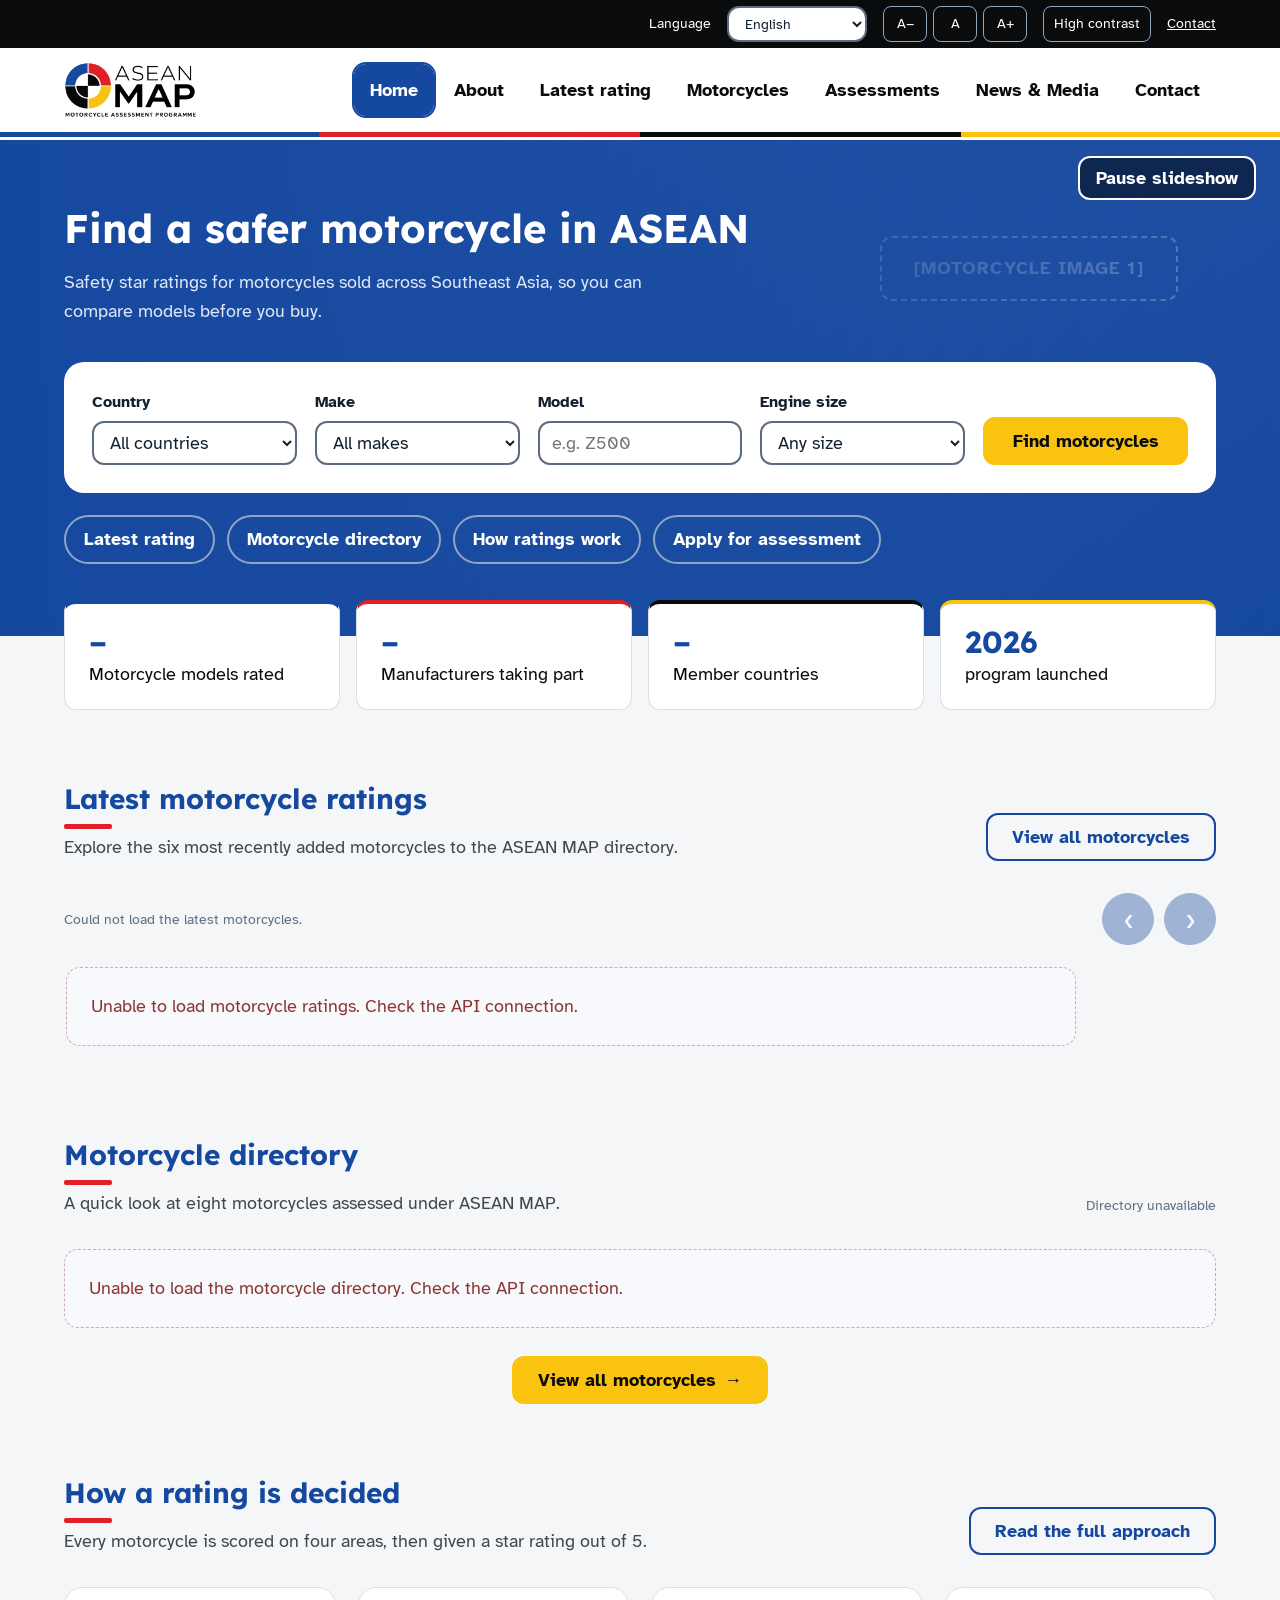
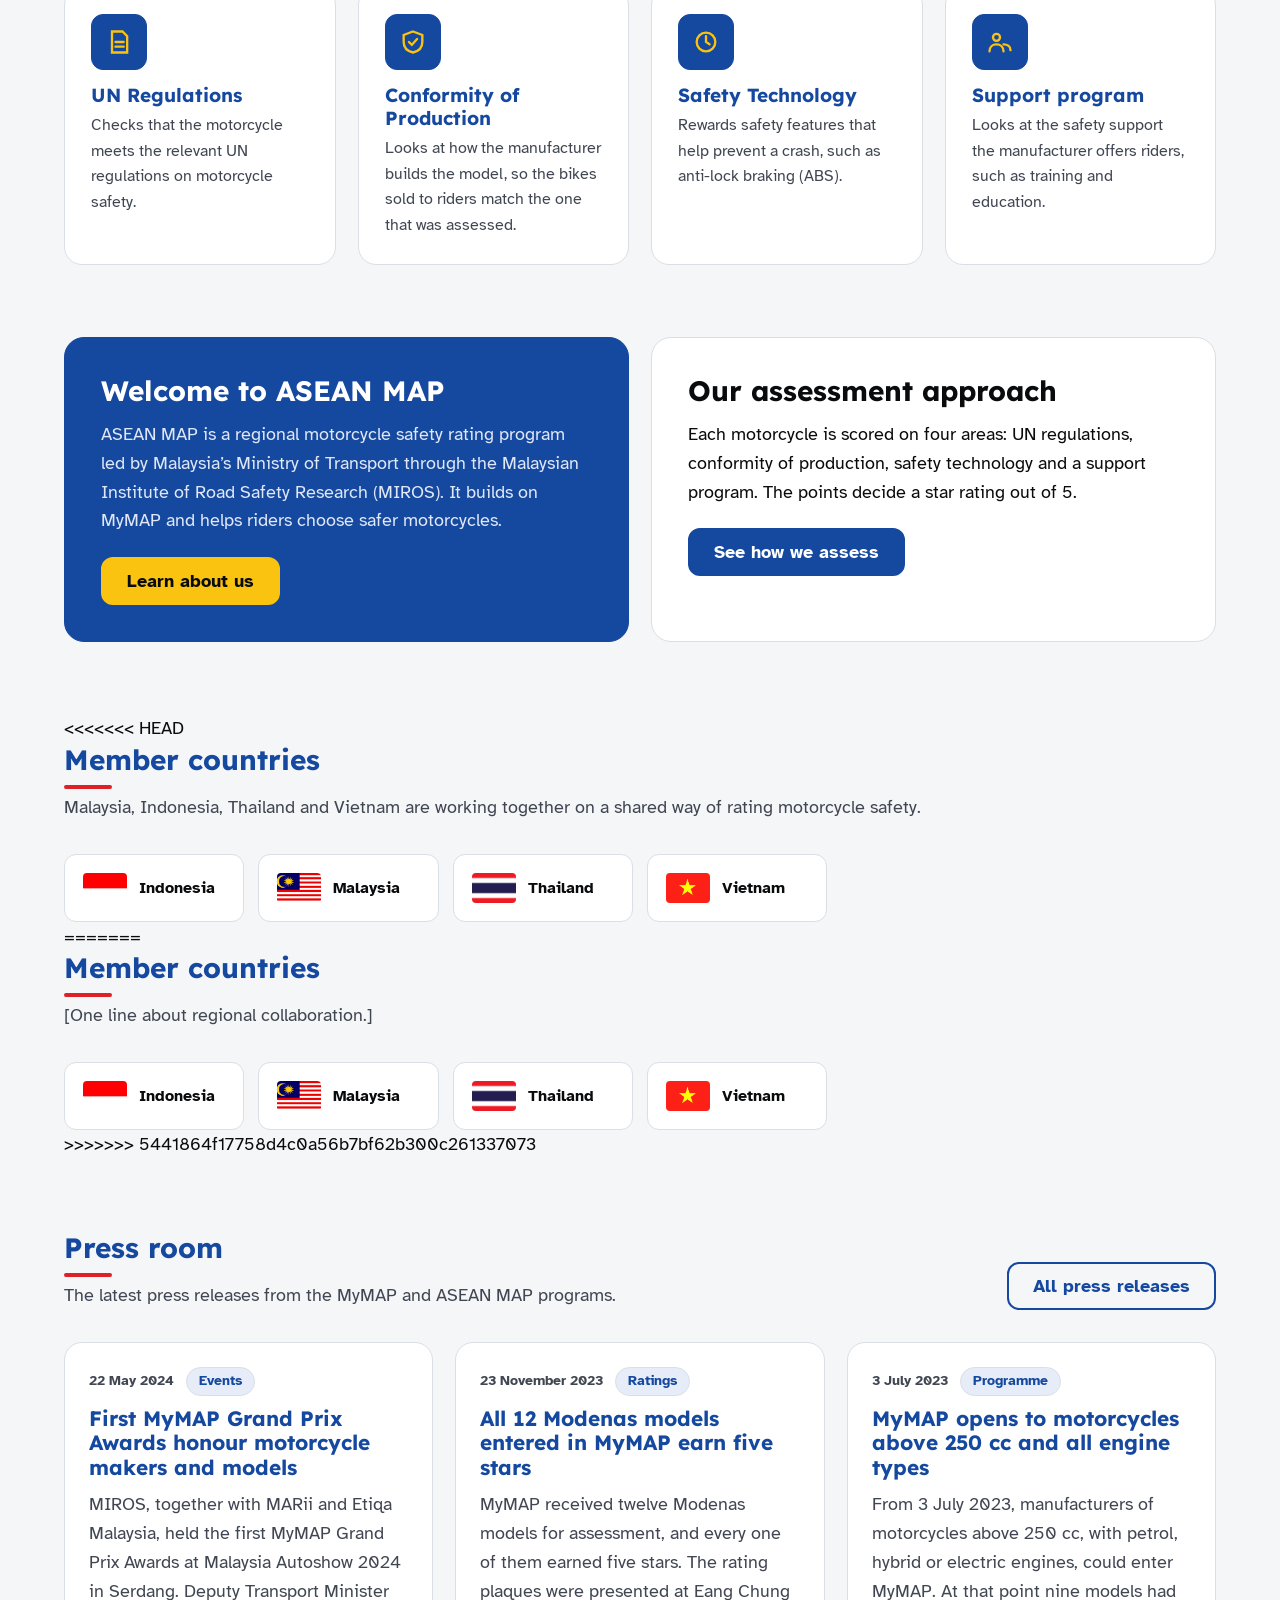
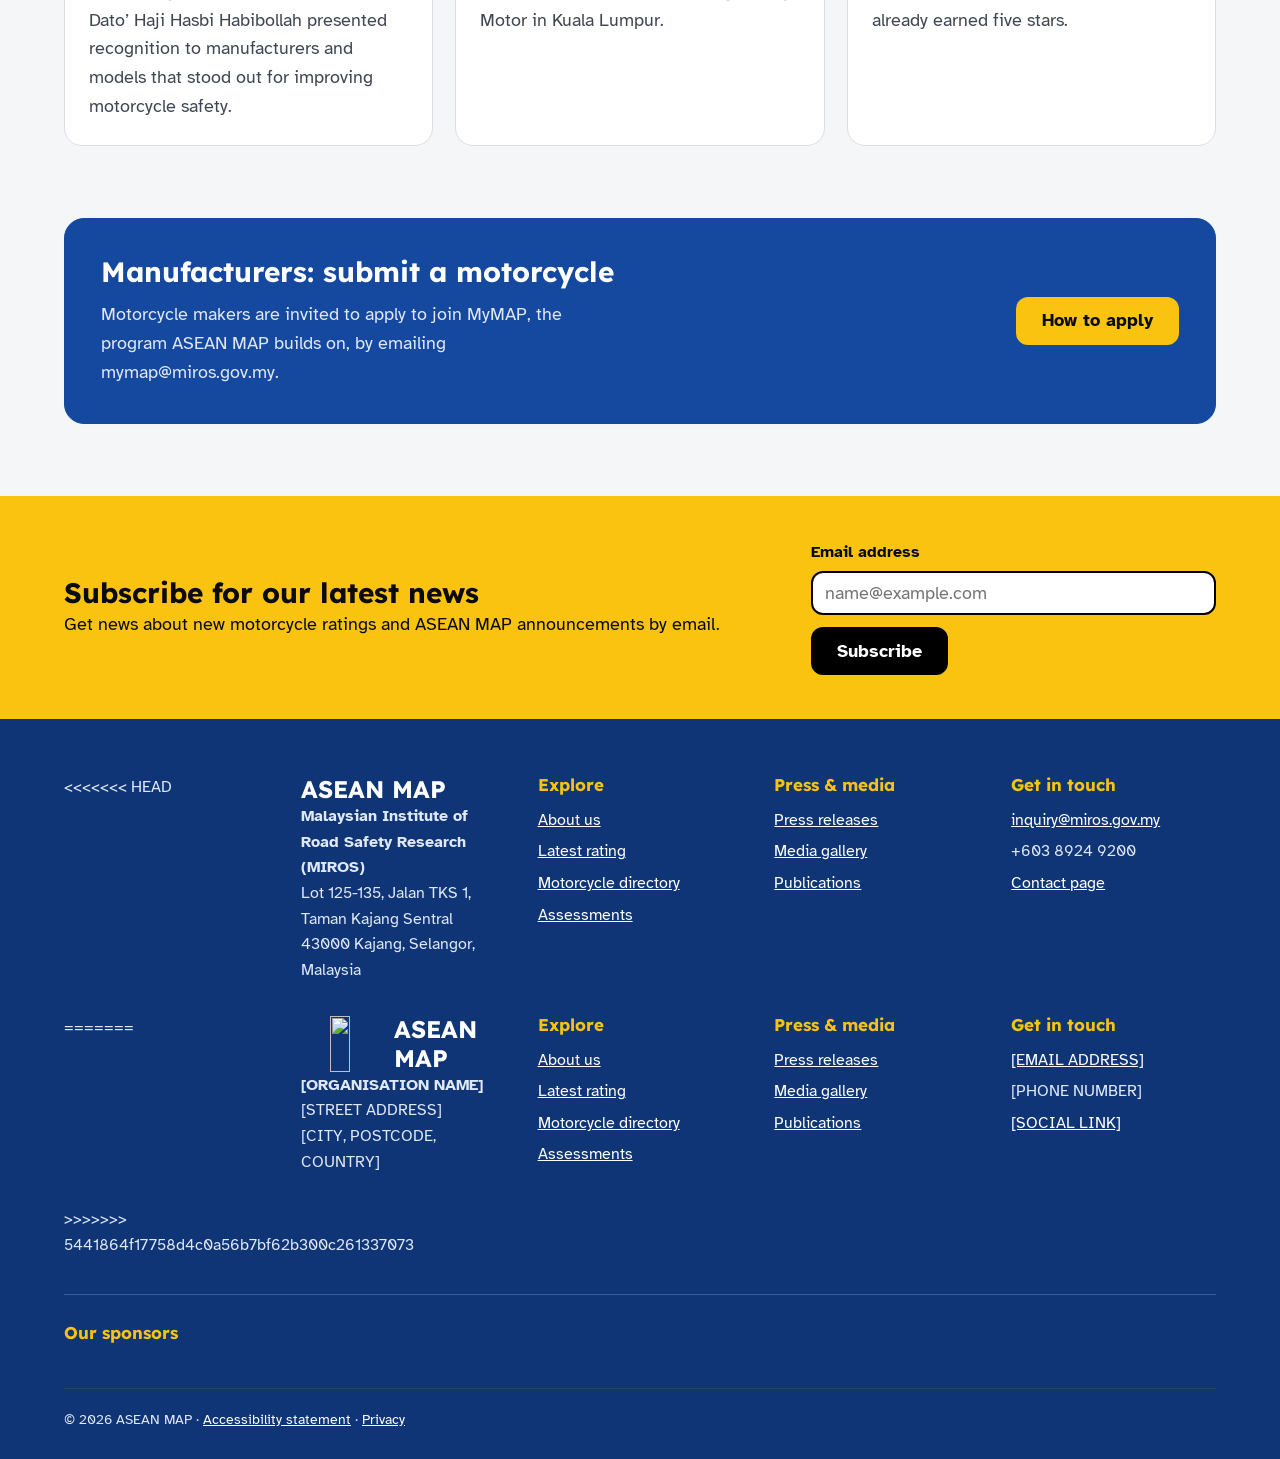
==== commit 15f1c015: "rerer" ====
--- a/site/index.html
+++ b/site/index.html
@@ -140,6 +140,7 @@
     </div></div></section>
 
     <section class="section" aria-labelledby="members-title"><div class="container">
+<<<<<<< HEAD
       <div class="section__head"><div><h2 class="section__title" id="members-title">Member countries</h2><p class="section__lead">Malaysia, Indonesia, Thailand and Vietnam are working together on a shared way of rating motorcycle safety.</p></div></div>
         <ul class="grid grid--narrow" id="country-grid">
           <li><a class="country" href="motorcycle-directory.html?country=Indonesia"><img class="country__flag country__flag--image" src="assets/images/flags/indonesia.jpg" alt="" width="44" height="30" decoding="async"><span><b>Indonesia</b></span></a></li>
@@ -147,6 +148,15 @@
           <li><a class="country" href="motorcycle-directory.html?country=Thailand"><img class="country__flag country__flag--image" src="assets/images/flags/thailand.jpg" alt="" width="44" height="30" decoding="async"><span><b>Thailand</b></span></a></li>
           <li><a class="country" href="motorcycle-directory.html?country=Vietnam"><img class="country__flag country__flag--image" src="assets/images/flags/vietnam.jpg" alt="" width="44" height="30" decoding="async"><span><b>Vietnam</b></span></a></li>
         </ul>
+=======
+      <div class="section__head"><div><h2 class="section__title" id="members-title">Member countries</h2><p class="section__lead">[One line about regional collaboration.]</p></div></div>
+        <ul class="grid grid--narrow" id="country-grid">
+          <li><a class="country" href="#ratings"><img class="country__flag country__flag--image" src="assets/images/flags/indonesia.jpg" alt="" width="44" height="30" decoding="async"><span><b>Indonesia</b></span></a></li>          
+          <li><a class="country" href="#ratings"><img class="country__flag country__flag--image" src="assets/images/flags/malaysia.jpg" alt="" width="44" height="30" decoding="async"><span><b>Malaysia</b></span></a></li>
+          <li><a class="country" href="#ratings"><img class="country__flag country__flag--image" src="assets/images/flags/thailand.jpg" alt="" width="44" height="30" decoding="async"><span><b>Thailand</b></span></a></li>
+          <li><a class="country" href="#ratings"><img class="country__flag country__flag--image" src="assets/images/flags/vietnam.jpg" alt="" width="44" height="30" decoding="async"><span><b>Vietnam</b></span></a></li>
+        </ul>    
+>>>>>>> 5441864f17758d4c0a56b7bf62b300c261337073
       </div>
     </section>
 
@@ -166,10 +176,17 @@
 
   <footer class="site-footer" id="contact"><div class="container">
     <div class="footer-grid">
+<<<<<<< HEAD
       <div><div class="brand"><span class="brand__name">ASEAN MAP</span></div><p><b>Malaysian Institute of Road Safety Research (MIROS)</b><br>Lot 125-135, Jalan TKS 1, Taman Kajang Sentral<br>43000 Kajang, Selangor, Malaysia</p></div>
       <div><h2 class="footer-grid__title">Explore</h2><ul><li><a href="about.html">About us</a></li><li><a href="#ratings">Latest rating</a></li><li><a href="/motorcycle-directory.html">Motorcycle directory</a></li><li><a href="/assessment.html">Assessments</a></li></ul></div>
       <div><h2 class="footer-grid__title">Press &amp; media</h2><ul><li><a href="/news.html">Press releases</a></li><li><a href="#news">Media gallery</a></li><li><a href="#news">Publications</a></li></ul></div>
       <div><h2 class="footer-grid__title">Get in touch</h2><ul><li><a href="mailto:inquiry@miros.gov.my">inquiry@miros.gov.my</a></li><li>+603 8924 9200</li><li><a href="/contact.html">Contact page</a></li></ul></div>
+=======
+      <div><div class="brand"><img class="brand__logo brand__logo--image" src="assets/images/logo-light.svg" alt="" width="3508" height="2480" loading="lazy" decoding="async"><span class="brand__name">ASEAN MAP</span></div><p><b>[ORGANISATION NAME]</b><br>[STREET ADDRESS]<br>[CITY, POSTCODE, COUNTRY]</p></div>
+      <div><h2 class="footer-grid__title">Explore</h2><ul><li><a href="#about">About us</a></li><li><a href="#ratings">Latest rating</a></li><li><a href="#motorcycles">Motorcycle directory</a></li><li><a href="#how">Assessments</a></li></ul></div>
+      <div><h2 class="footer-grid__title">Press &amp; media</h2><ul><li><a href="#news">Press releases</a></li><li><a href="#news">Media gallery</a></li><li><a href="#news">Publications</a></li></ul></div>
+      <div><h2 class="footer-grid__title">Get in touch</h2><ul><li><a href="#contact">[EMAIL ADDRESS]</a></li><li>[PHONE NUMBER]</li><li><a href="#contact">[SOCIAL LINK]</a></li></ul></div>
+>>>>>>> 5441864f17758d4c0a56b7bf62b300c261337073
     </div>
         <div class="footer-sponsors">
       <h2 class="footer-sponsors__title">Our sponsors</h2>
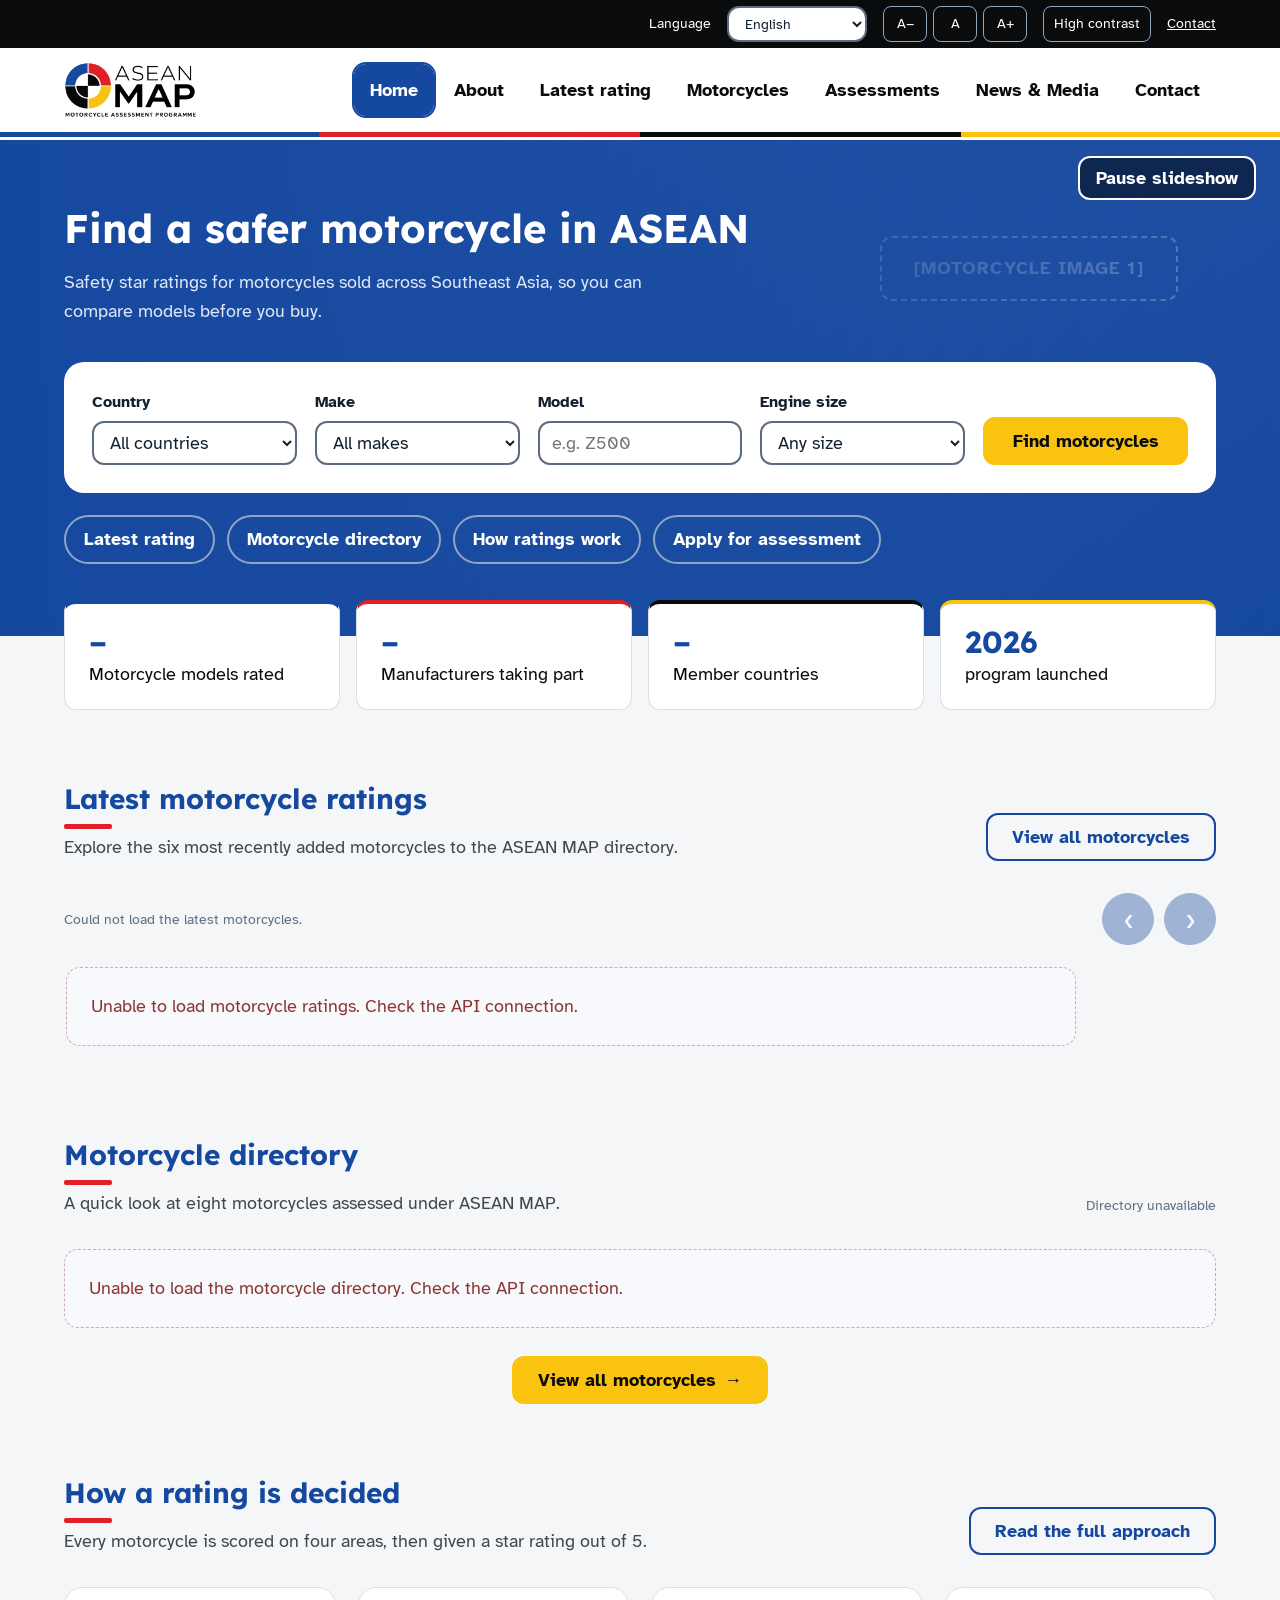
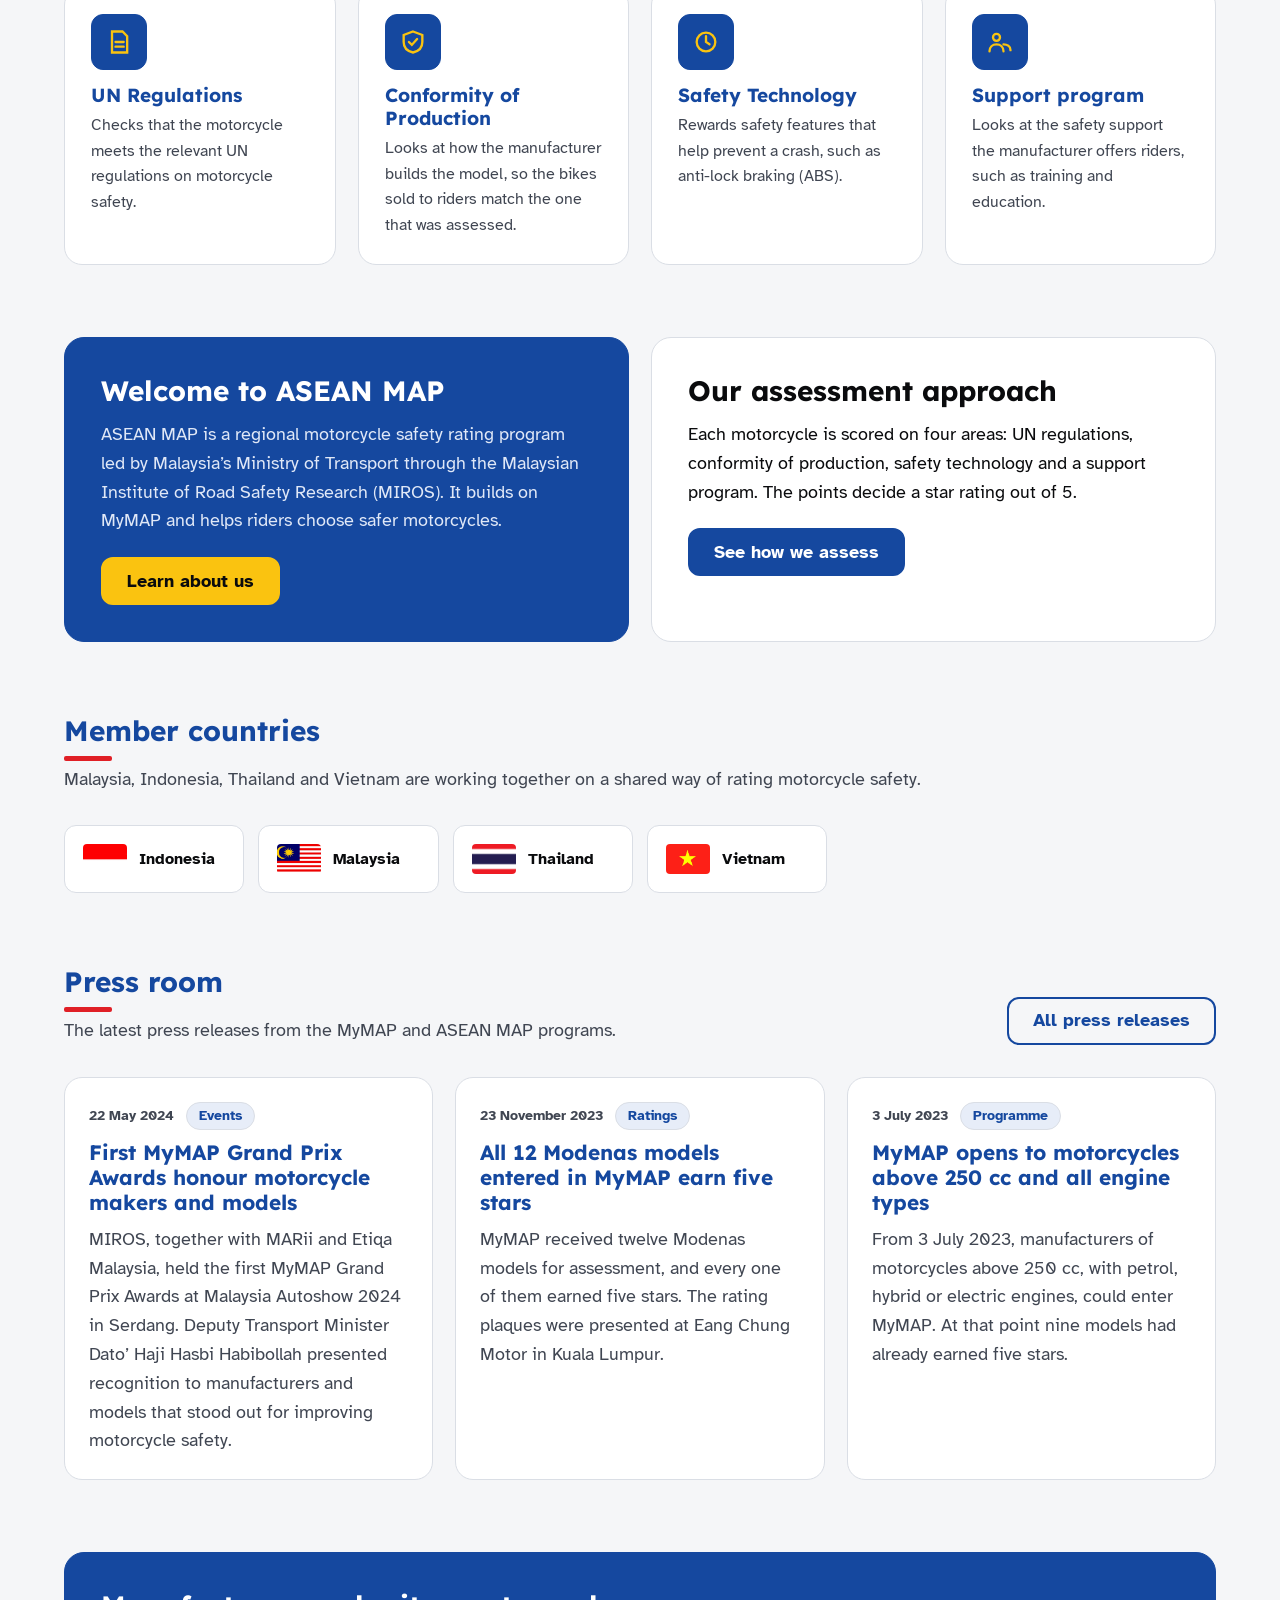
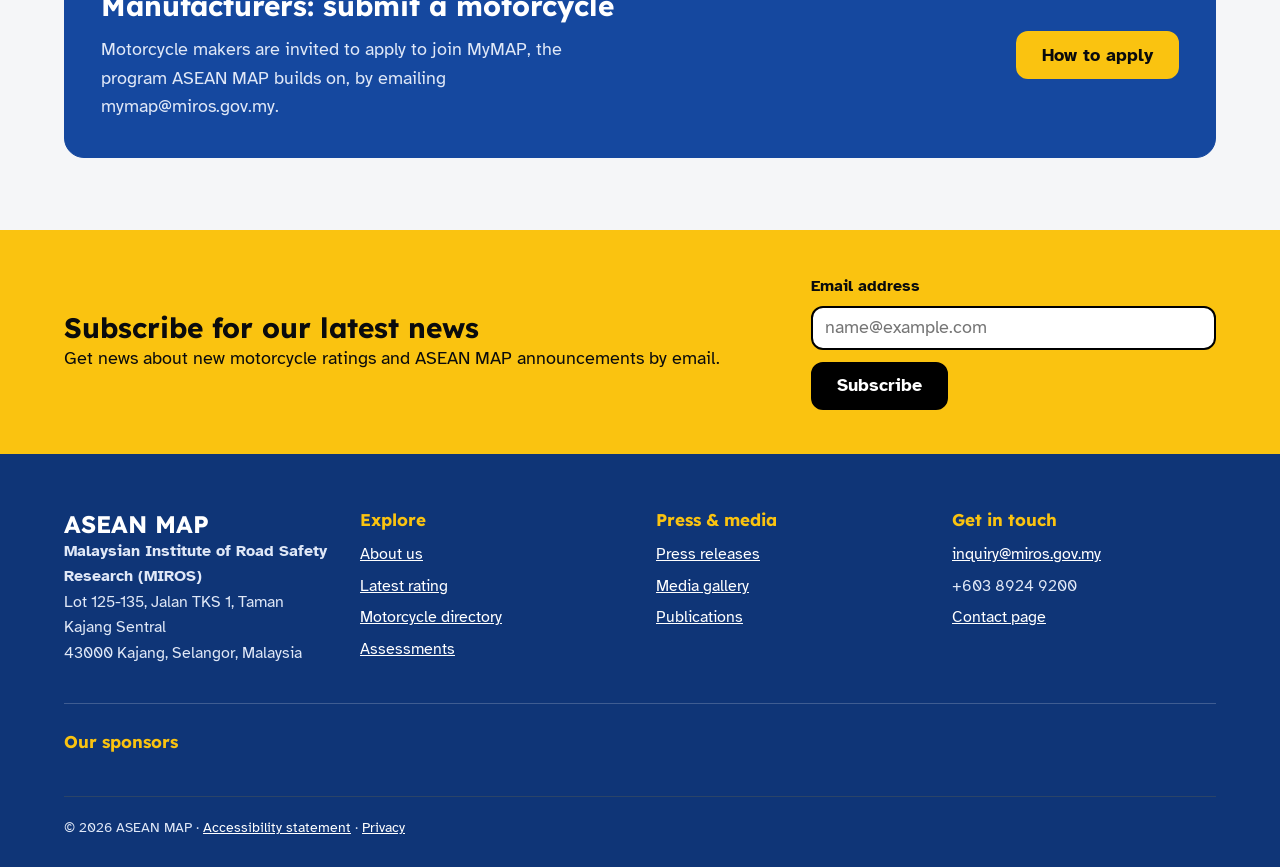
==== commit 698ef8aa: "rerer" ====
--- a/site/index.html
+++ b/site/index.html
@@ -140,7 +140,6 @@
     </div></div></section>
 
     <section class="section" aria-labelledby="members-title"><div class="container">
-<<<<<<< HEAD
       <div class="section__head"><div><h2 class="section__title" id="members-title">Member countries</h2><p class="section__lead">Malaysia, Indonesia, Thailand and Vietnam are working together on a shared way of rating motorcycle safety.</p></div></div>
         <ul class="grid grid--narrow" id="country-grid">
           <li><a class="country" href="motorcycle-directory.html?country=Indonesia"><img class="country__flag country__flag--image" src="assets/images/flags/indonesia.jpg" alt="" width="44" height="30" decoding="async"><span><b>Indonesia</b></span></a></li>
@@ -148,15 +147,6 @@
           <li><a class="country" href="motorcycle-directory.html?country=Thailand"><img class="country__flag country__flag--image" src="assets/images/flags/thailand.jpg" alt="" width="44" height="30" decoding="async"><span><b>Thailand</b></span></a></li>
           <li><a class="country" href="motorcycle-directory.html?country=Vietnam"><img class="country__flag country__flag--image" src="assets/images/flags/vietnam.jpg" alt="" width="44" height="30" decoding="async"><span><b>Vietnam</b></span></a></li>
         </ul>
-=======
-      <div class="section__head"><div><h2 class="section__title" id="members-title">Member countries</h2><p class="section__lead">[One line about regional collaboration.]</p></div></div>
-        <ul class="grid grid--narrow" id="country-grid">
-          <li><a class="country" href="#ratings"><img class="country__flag country__flag--image" src="assets/images/flags/indonesia.jpg" alt="" width="44" height="30" decoding="async"><span><b>Indonesia</b></span></a></li>          
-          <li><a class="country" href="#ratings"><img class="country__flag country__flag--image" src="assets/images/flags/malaysia.jpg" alt="" width="44" height="30" decoding="async"><span><b>Malaysia</b></span></a></li>
-          <li><a class="country" href="#ratings"><img class="country__flag country__flag--image" src="assets/images/flags/thailand.jpg" alt="" width="44" height="30" decoding="async"><span><b>Thailand</b></span></a></li>
-          <li><a class="country" href="#ratings"><img class="country__flag country__flag--image" src="assets/images/flags/vietnam.jpg" alt="" width="44" height="30" decoding="async"><span><b>Vietnam</b></span></a></li>
-        </ul>    
->>>>>>> 5441864f17758d4c0a56b7bf62b300c261337073
       </div>
     </section>
 
@@ -176,17 +166,10 @@
 
   <footer class="site-footer" id="contact"><div class="container">
     <div class="footer-grid">
-<<<<<<< HEAD
       <div><div class="brand"><span class="brand__name">ASEAN MAP</span></div><p><b>Malaysian Institute of Road Safety Research (MIROS)</b><br>Lot 125-135, Jalan TKS 1, Taman Kajang Sentral<br>43000 Kajang, Selangor, Malaysia</p></div>
       <div><h2 class="footer-grid__title">Explore</h2><ul><li><a href="about.html">About us</a></li><li><a href="#ratings">Latest rating</a></li><li><a href="/motorcycle-directory.html">Motorcycle directory</a></li><li><a href="/assessment.html">Assessments</a></li></ul></div>
       <div><h2 class="footer-grid__title">Press &amp; media</h2><ul><li><a href="/news.html">Press releases</a></li><li><a href="#news">Media gallery</a></li><li><a href="#news">Publications</a></li></ul></div>
       <div><h2 class="footer-grid__title">Get in touch</h2><ul><li><a href="mailto:inquiry@miros.gov.my">inquiry@miros.gov.my</a></li><li>+603 8924 9200</li><li><a href="/contact.html">Contact page</a></li></ul></div>
-=======
-      <div><div class="brand"><img class="brand__logo brand__logo--image" src="assets/images/logo-light.svg" alt="" width="3508" height="2480" loading="lazy" decoding="async"><span class="brand__name">ASEAN MAP</span></div><p><b>[ORGANISATION NAME]</b><br>[STREET ADDRESS]<br>[CITY, POSTCODE, COUNTRY]</p></div>
-      <div><h2 class="footer-grid__title">Explore</h2><ul><li><a href="#about">About us</a></li><li><a href="#ratings">Latest rating</a></li><li><a href="#motorcycles">Motorcycle directory</a></li><li><a href="#how">Assessments</a></li></ul></div>
-      <div><h2 class="footer-grid__title">Press &amp; media</h2><ul><li><a href="#news">Press releases</a></li><li><a href="#news">Media gallery</a></li><li><a href="#news">Publications</a></li></ul></div>
-      <div><h2 class="footer-grid__title">Get in touch</h2><ul><li><a href="#contact">[EMAIL ADDRESS]</a></li><li>[PHONE NUMBER]</li><li><a href="#contact">[SOCIAL LINK]</a></li></ul></div>
->>>>>>> 5441864f17758d4c0a56b7bf62b300c261337073
     </div>
         <div class="footer-sponsors">
       <h2 class="footer-sponsors__title">Our sponsors</h2>
